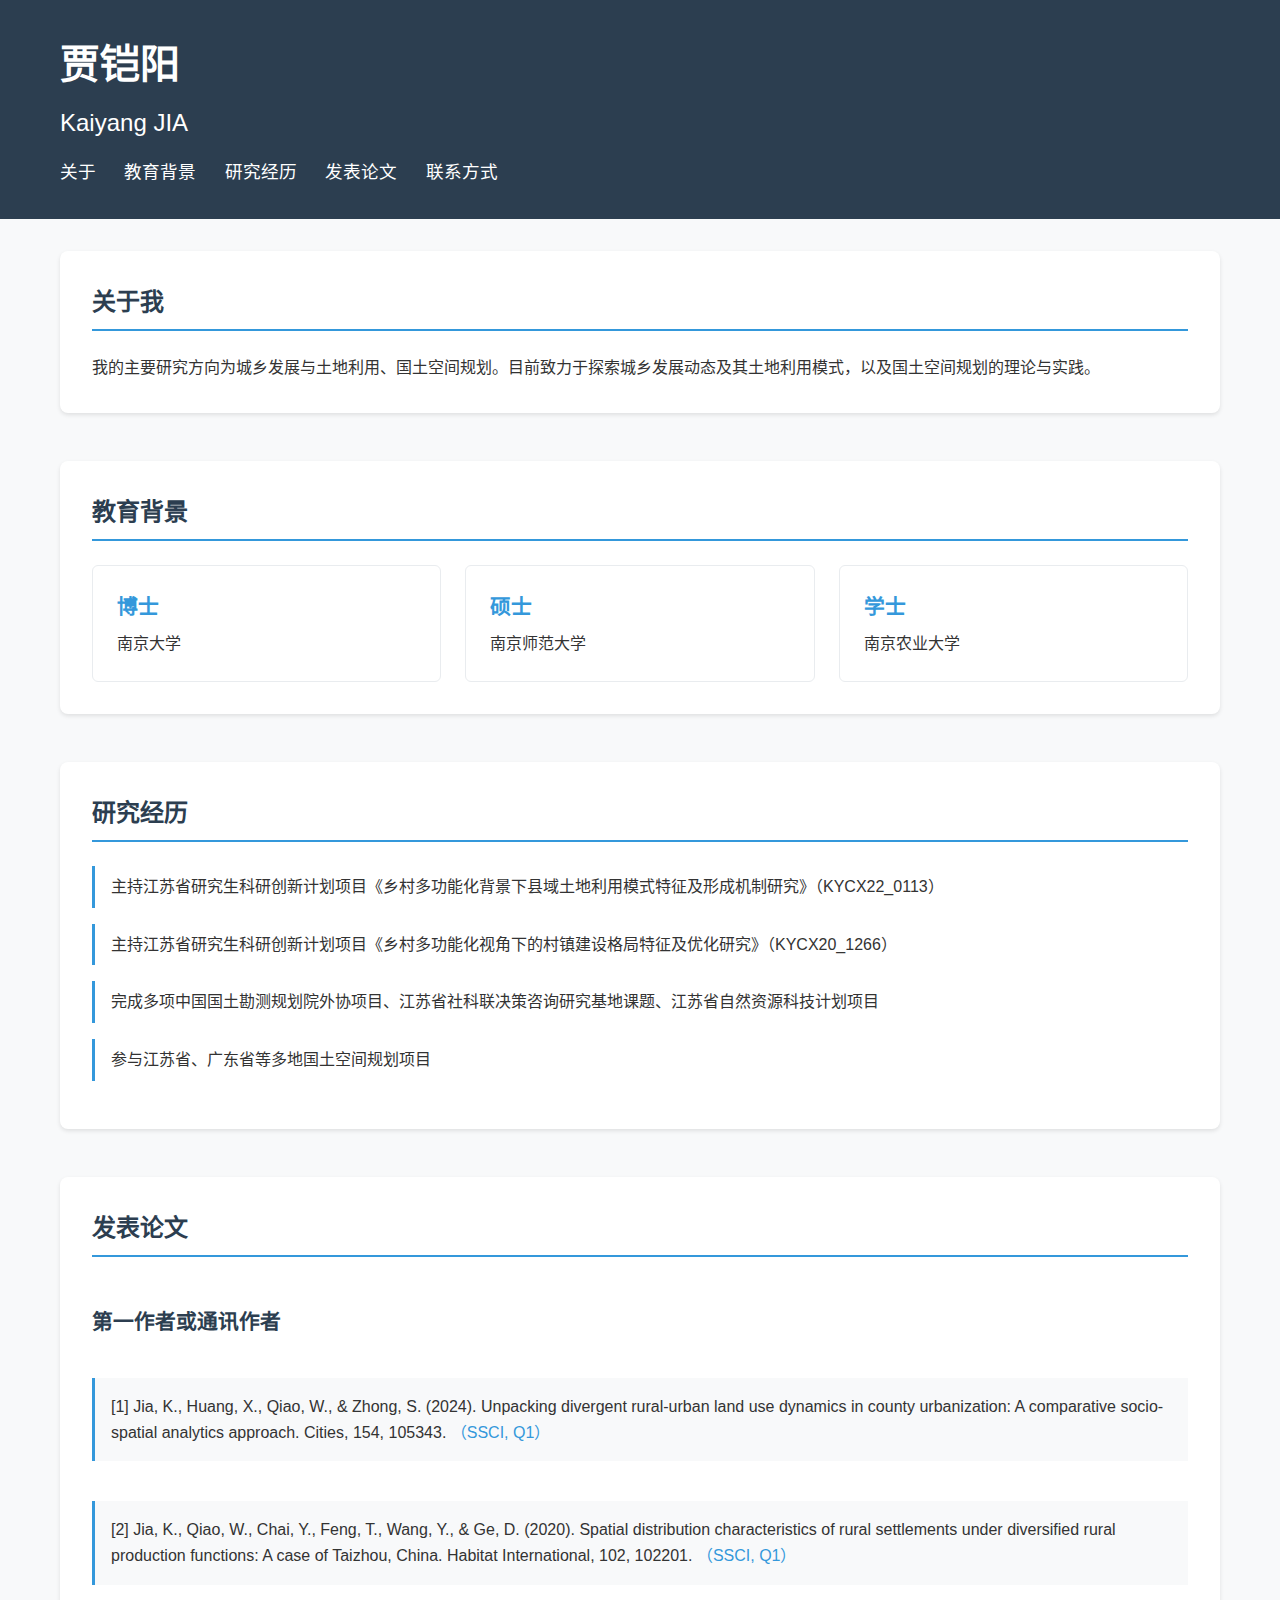
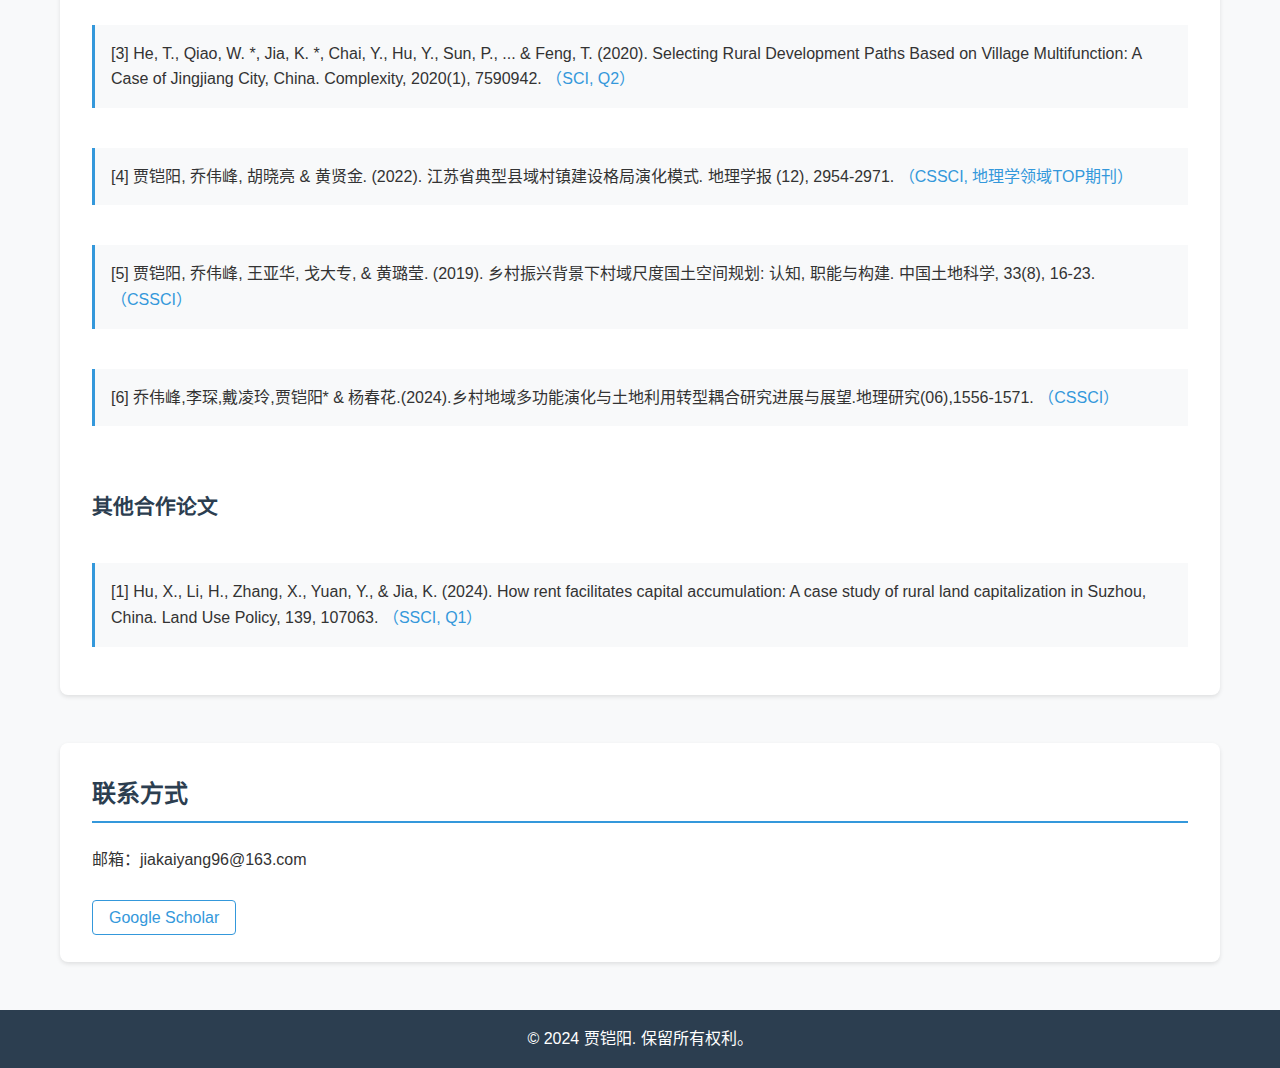
==== index.html @ a414cfce "修改" ====
<!DOCTYPE html>
<html lang="zh-CN">
<head>
    <meta charset="UTF-8">
    <meta name="viewport" content="width=device-width, initial-scale=1.0">
    <title>贾铠阳 - 个人学术主页</title>
    <link rel="stylesheet" href="styles.css">
</head>
<body>
    <header>
        <div class="container">
            <h1>贾铠阳</h1>
            <h2>Kaiyang JIA</h2>
            <nav>
                <a href="#about">关于</a>
                <a href="#education">教育背景</a>
                <a href="#research">研究经历</a>
                <a href="#publications">发表论文</a>
                <a href="#contact">联系方式</a>
            </nav>
        </div>
    </header>

    <main class="container">
        <section id="about">
            <h2>关于我</h2>
            <div class="profile-container">
                <div class="profile-text">
                    <p>我的主要研究方向为城乡发展与土地利用、国土空间规划。目前致力于探索城乡发展动态及其土地利用模式，以及国土空间规划的理论与实践。</p>
                </div>
            </div>
        </section>

        <section id="education">
            <h2>教育背景</h2>
            <div class="education-list">
                <div class="education-item">
                    <h3>博士</h3>
                    <p>南京大学</p>
                </div>
                <div class="education-item">
                    <h3>硕士</h3>
                    <p>南京师范大学</p>
                </div>
                <div class="education-item">
                    <h3>学士</h3>
                    <p>南京农业大学</p>
                </div>
            </div>
        </section>

        <section id="research">
            <h2>研究经历</h2>
            <div class="research-experience">
                <ul>
                    <li>主持江苏省研究生科研创新计划项目《乡村多功能化背景下县域土地利用模式特征及形成机制研究》（KYCX22_0113）</li>
                    <li>主持江苏省研究生科研创新计划项目《乡村多功能化视角下的村镇建设格局特征及优化研究》（KYCX20_1266）</li>
                    <li>完成多项中国国土勘测规划院外协项目、江苏省社科联决策咨询研究基地课题、江苏省自然资源科技计划项目</li>
                    <li>参与江苏省、广东省等多地国土空间规划项目</li>
                </ul>
            </div>
        </section>

        <section id="publications">
            <h2>发表论文</h2>
            <div class="publications-list">
                <h3>第一作者或通讯作者</h3>
                <div class="publication-item">
                    <p>[1] Jia, K., Huang, X., Qiao, W., & Zhong, S. (2024). Unpacking divergent rural-urban land use dynamics in county urbanization: A comparative socio-spatial analytics approach. Cities, 154, 105343. <span class="journal-info">（SSCI, Q1）</span></p>
                </div>
                <div class="publication-item">
                    <p>[2] Jia, K., Qiao, W., Chai, Y., Feng, T., Wang, Y., & Ge, D. (2020). Spatial distribution characteristics of rural settlements under diversified rural production functions: A case of Taizhou, China. Habitat International, 102, 102201. <span class="journal-info">（SSCI, Q1）</span></p>
                </div>
                <div class="publication-item">
                    <p>[3] He, T., Qiao, W. *, Jia, K. *, Chai, Y., Hu, Y., Sun, P., ... & Feng, T. (2020). Selecting Rural Development Paths Based on Village Multifunction: A Case of Jingjiang City, China. Complexity, 2020(1), 7590942. <span class="journal-info">（SCI, Q2）</span></p>
                </div>
                <div class="publication-item">
                    <p>[4] 贾铠阳, 乔伟峰, 胡晓亮 & 黄贤金. (2022). 江苏省典型县域村镇建设格局演化模式. 地理学报 (12), 2954-2971. <span class="journal-info">（CSSCI, 地理学领域TOP期刊）</span></p>
                </div>
                <div class="publication-item">
                    <p>[5] 贾铠阳, 乔伟峰, 王亚华, 戈大专, & 黄璐莹. (2019). 乡村振兴背景下村域尺度国土空间规划: 认知, 职能与构建. 中国土地科学, 33(8), 16-23. <span class="journal-info">（CSSCI）</span></p>
                </div>
                <div class="publication-item">
                    <p>[6] 乔伟峰,李琛,戴凌玲,贾铠阳* & 杨春花.(2024).乡村地域多功能演化与土地利用转型耦合研究进展与展望.地理研究(06),1556-1571. <span class="journal-info">（CSSCI）</span></p>
                </div>

                <h3>其他合作论文</h3>
                <div class="publication-item">
                    <p>[1] Hu, X., Li, H., Zhang, X., Yuan, Y., & Jia, K. (2024). How rent facilitates capital accumulation: A case study of rural land capitalization in Suzhou, China. Land Use Policy, 139, 107063. <span class="journal-info">（SSCI, Q1）</span></p>
                </div>
                <!-- 其他合作论文可以根据需要展示 -->
            </div>
        </section>

        <section id="contact">
            <h2>联系方式</h2>
            <div class="contact-info">
                <p>邮箱：jiakaiyang96@163.com</p>
                <div class="social-links">
                    <a href="https://scholar.google.com/citations?user=YOUR_ID" target="_blank">Google Scholar</a>
                </div>
            </div>
        </section>
    </main>

    <footer>
        <div class="container">
            <p>© 2024 贾铠阳. 保留所有权利。</p>
        </div>
    </footer>
</body>
</html>
---- styles.css ----
:root {
    --primary-color: #2c3e50;
    --secondary-color: #3498db;
    --background-color: #f8f9fa;
    --text-color: #333;
    --border-color: #e9ecef;
}

* {
    margin: 0;
    padding: 0;
    box-sizing: border-box;
}

body {
    font-family: "Noto Sans SC", -apple-system, BlinkMacSystemFont, "Segoe UI", Roboto, sans-serif;
    line-height: 1.6;
    color: var(--text-color);
    background-color: var(--background-color);
}

.container {
    max-width: 1200px;
    margin: 0 auto;
    padding: 0 20px;
}

header {
    background-color: var(--primary-color);
    color: white;
    padding: 2rem 0;
    margin-bottom: 2rem;
}

header h1 {
    font-size: 2.5rem;
    margin-bottom: 0.5rem;
}

header h2 {
    font-size: 1.5rem;
    font-weight: normal;
    margin-bottom: 1rem;
}

nav {
    margin-top: 1rem;
}

nav a {
    color: white;
    text-decoration: none;
    margin-right: 1.5rem;
    font-size: 1.1rem;
    transition: color 0.3s;
}

nav a:hover {
    color: var(--secondary-color);
}

section {
    margin-bottom: 3rem;
    background: white;
    padding: 2rem;
    border-radius: 8px;
    box-shadow: 0 2px 4px rgba(0,0,0,0.1);
}

section h2 {
    color: var(--primary-color);
    margin-bottom: 1.5rem;
    border-bottom: 2px solid var(--secondary-color);
    padding-bottom: 0.5rem;
}

section h3 {
    color: var(--primary-color);
    margin: 1.5rem 0 1rem;
    font-size: 1.3rem;
}

.profile-container {
    display: flex;
    gap: 2rem;
    align-items: start;
}

.profile-text {
    flex: 1;
}

.education-list {
    display: grid;
    gap: 1.5rem;
    grid-template-columns: repeat(auto-fit, minmax(250px, 1fr));
}

.education-item {
    padding: 1.5rem;
    border: 1px solid var(--border-color);
    border-radius: 6px;
    transition: transform 0.2s, box-shadow 0.2s;
}

.education-item:hover {
    transform: translateY(-2px);
    box-shadow: 0 4px 8px rgba(0,0,0,0.1);
}

.education-item h3 {
    margin: 0 0 0.5rem 0;
    color: var(--secondary-color);
}

.research-experience ul {
    list-style-type: none;
    padding-left: 0;
}

.research-experience li {
    margin-bottom: 1rem;
    padding-left: 1.5rem;
    position: relative;
    border-left: 3px solid var(--secondary-color);
    padding: 0.5rem 0 0.5rem 1rem;
}

.publications-list {
    display: grid;
    gap: 1.5rem;
}

.publication-item {
    padding: 1rem;
    border-left: 3px solid var(--secondary-color);
    background-color: var(--background-color);
    margin-bottom: 1rem;
    transition: transform 0.2s;
}

.publication-item:hover {
    transform: translateX(5px);
}

.journal-info {
    color: var(--secondary-color);
    font-weight: 500;
}

.contact-info {
    display: grid;
    gap: 1rem;
}

.social-links {
    margin-top: 1rem;
}

.social-links a {
    color: var(--secondary-color);
    text-decoration: none;
    margin-right: 1rem;
    padding: 0.5rem 1rem;
    border: 1px solid var(--secondary-color);
    border-radius: 4px;
    transition: all 0.3s;
}

.social-links a:hover {
    background-color: var(--secondary-color);
    color: white;
    text-decoration: none;
}

footer {
    background-color: var(--primary-color);
    color: white;
    padding: 1rem 0;
    text-align: center;
    margin-top: 3rem;
}

@media (max-width: 768px) {
    header h1 {
        font-size: 2rem;
    }

    header h2 {
        font-size: 1.2rem;
    }

    nav a {
        display: block;
        margin-bottom: 0.5rem;
    }

    .profile-container {
        flex-direction: column;
    }

    .education-list {
        grid-template-columns: 1fr;
    }
}
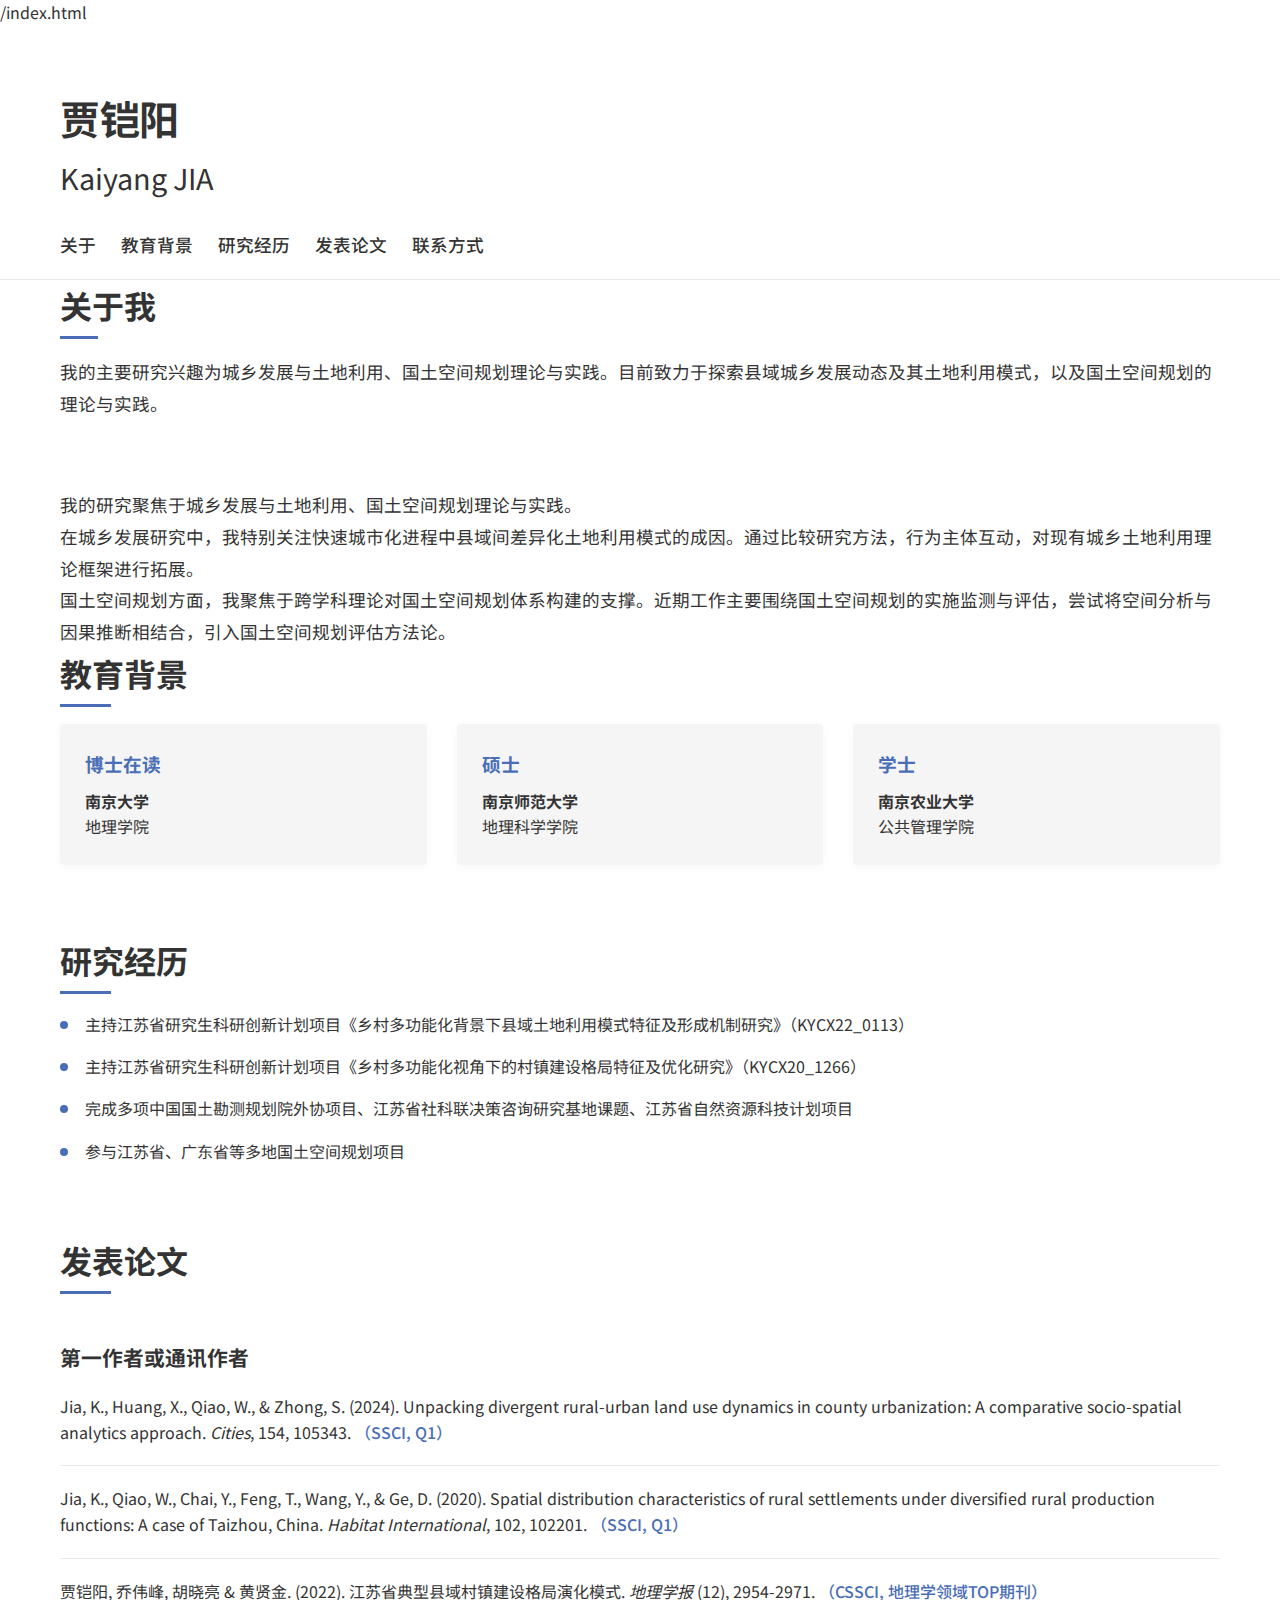
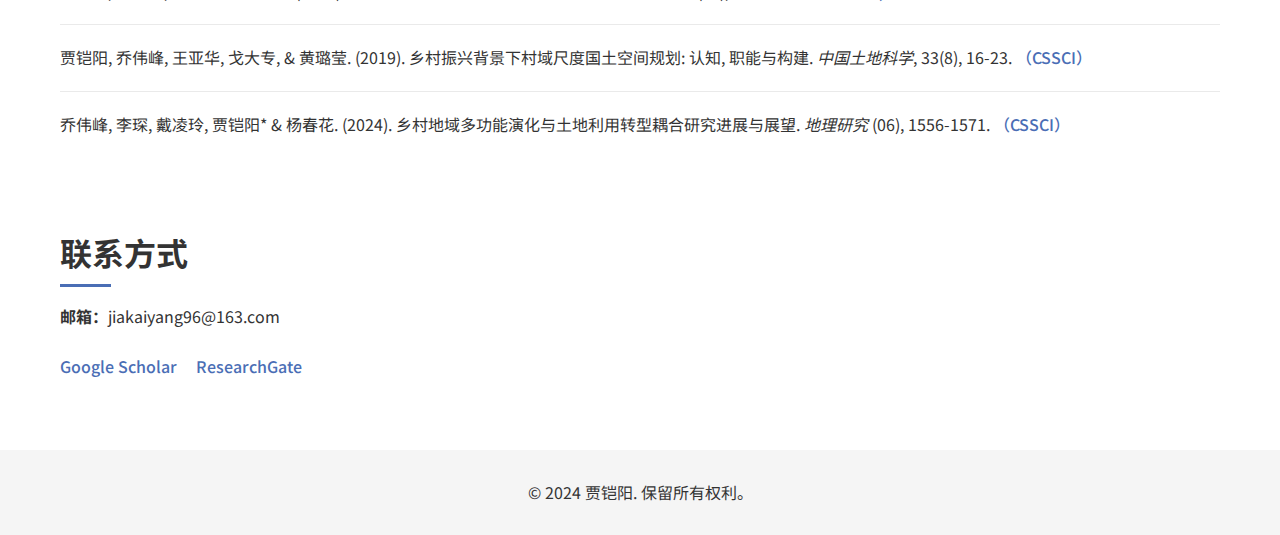
==== commit ce71e634: "修改" ====
--- a/index.html
+++ b/index.html
@@ -1,3 +1,4 @@
+/index.html
 <!DOCTYPE html>
 <html lang="zh-CN">
 <head>
@@ -5,6 +6,11 @@
     <meta name="viewport" content="width=device-width, initial-scale=1.0">
     <title>贾铠阳 - 个人学术主页</title>
     <link rel="stylesheet" href="styles.css">
+    <link rel="preconnect" href="https://fonts.googleapis.com">
+    <link rel="preconnect" href="https://fonts.gstatic.com" crossorigin>
+    <link href="https://fonts.googleapis.com/css2?family=Noto+Sans+SC:wght@300;400;500;700&display=swap" rel="stylesheet">
+    <link rel="icon" type="image/x-icon" href="favicon.ico">
+    <meta name="description" content="贾铠阳的个人学术主页 - 城乡发展与土地利用、国土空间规划研究">
 </head>
 <body>
     <header>
@@ -26,25 +32,34 @@
             <h2>关于我</h2>
             <div class="profile-container">
                 <div class="profile-text">
-                    <p>我的主要研究方向为城乡发展与土地利用、国土空间规划。目前致力于探索城乡发展动态及其土地利用模式，以及国土空间规划的理论与实践。</p>
+                    <p>我的主要研究兴趣为城乡发展与土地利用、国土空间规划理论与实践。目前致力于探索县域城乡发展动态及其土地利用模式，以及国土空间规划的理论与实践。</p>
                 </div>
             </div>
         </section>
-
+        <div class="profile-text">
+            <p>我的研究聚焦于城乡发展与土地利用、国土空间规划理论与实践。</p>
+            
+            <p>在城乡发展研究中，我特别关注快速城市化进程中县域间差异化土地利用模式的成因。通过比较研究方法，行为主体互动，对现有城乡土地利用理论框架进行拓展。</p>
+            
+            <p>国土空间规划方面，我聚焦于跨学科理论对国土空间规划体系构建的支撑。近期工作主要围绕国土空间规划的实施监测与评估，尝试将空间分析与因果推断相结合，引入国土空间规划评估方法论。</p>
+        </div>
         <section id="education">
             <h2>教育背景</h2>
             <div class="education-list">
                 <div class="education-item">
-                    <h3>博士</h3>
-                    <p>南京大学</p>
+                    <h3>博士在读</h3>
+                    <p><strong>南京大学</strong></p>
+                    <p>地理学院</p>
                 </div>
                 <div class="education-item">
                     <h3>硕士</h3>
-                    <p>南京师范大学</p>
+                    <p><strong>南京师范大学</strong></p>
+                    <p>地理科学学院</p>
                 </div>
                 <div class="education-item">
                     <h3>学士</h3>
-                    <p>南京农业大学</p>
+                    <p><strong>南京农业大学</strong></p>
+                    <p>公共管理学院</p>
                 </div>
             </div>
         </section>
@@ -66,38 +81,31 @@
             <div class="publications-list">
                 <h3>第一作者或通讯作者</h3>
                 <div class="publication-item">
-                    <p>[1] Jia, K., Huang, X., Qiao, W., & Zhong, S. (2024). Unpacking divergent rural-urban land use dynamics in county urbanization: A comparative socio-spatial analytics approach. Cities, 154, 105343. <span class="journal-info">（SSCI, Q1）</span></p>
+                    <p>Jia, K., Huang, X., Qiao, W., & Zhong, S. (2024). Unpacking divergent rural-urban land use dynamics in county urbanization: A comparative socio-spatial analytics approach. <em>Cities</em>, 154, 105343. <span class="journal-info">（SSCI, Q1）</span></p>
                 </div>
                 <div class="publication-item">
-                    <p>[2] Jia, K., Qiao, W., Chai, Y., Feng, T., Wang, Y., & Ge, D. (2020). Spatial distribution characteristics of rural settlements under diversified rural production functions: A case of Taizhou, China. Habitat International, 102, 102201. <span class="journal-info">（SSCI, Q1）</span></p>
+                    <p>Jia, K., Qiao, W., Chai, Y., Feng, T., Wang, Y., & Ge, D. (2020). Spatial distribution characteristics of rural settlements under diversified rural production functions: A case of Taizhou, China. <em>Habitat International</em>, 102, 102201. <span class="journal-info">（SSCI, Q1）</span></p>
                 </div>
                 <div class="publication-item">
-                    <p>[3] He, T., Qiao, W. *, Jia, K. *, Chai, Y., Hu, Y., Sun, P., ... & Feng, T. (2020). Selecting Rural Development Paths Based on Village Multifunction: A Case of Jingjiang City, China. Complexity, 2020(1), 7590942. <span class="journal-info">（SCI, Q2）</span></p>
+                    <p>贾铠阳, 乔伟峰, 胡晓亮 & 黄贤金. (2022). 江苏省典型县域村镇建设格局演化模式. <em>地理学报</em> (12), 2954-2971. <span class="journal-info">（CSSCI, 地理学领域TOP期刊）</span></p>
                 </div>
                 <div class="publication-item">
-                    <p>[4] 贾铠阳, 乔伟峰, 胡晓亮 & 黄贤金. (2022). 江苏省典型县域村镇建设格局演化模式. 地理学报 (12), 2954-2971. <span class="journal-info">（CSSCI, 地理学领域TOP期刊）</span></p>
+                    <p>贾铠阳, 乔伟峰, 王亚华, 戈大专, & 黄璐莹. (2019). 乡村振兴背景下村域尺度国土空间规划: 认知, 职能与构建. <em>中国土地科学</em>, 33(8), 16-23. <span class="journal-info">（CSSCI）</span></p>
                 </div>
                 <div class="publication-item">
-                    <p>[5] 贾铠阳, 乔伟峰, 王亚华, 戈大专, & 黄璐莹. (2019). 乡村振兴背景下村域尺度国土空间规划: 认知, 职能与构建. 中国土地科学, 33(8), 16-23. <span class="journal-info">（CSSCI）</span></p>
-                </div>
-                <div class="publication-item">
-                    <p>[6] 乔伟峰,李琛,戴凌玲,贾铠阳* & 杨春花.(2024).乡村地域多功能演化与土地利用转型耦合研究进展与展望.地理研究(06),1556-1571. <span class="journal-info">（CSSCI）</span></p>
+                    <p>乔伟峰, 李琛, 戴凌玲, 贾铠阳* & 杨春花. (2024). 乡村地域多功能演化与土地利用转型耦合研究进展与展望. <em>地理研究</em> (06), 1556-1571. <span class="journal-info">（CSSCI）</span></p>
                 </div>
 
-                <h3>其他合作论文</h3>
-                <div class="publication-item">
-                    <p>[1] Hu, X., Li, H., Zhang, X., Yuan, Y., & Jia, K. (2024). How rent facilitates capital accumulation: A case study of rural land capitalization in Suzhou, China. Land Use Policy, 139, 107063. <span class="journal-info">（SSCI, Q1）</span></p>
-                </div>
-                <!-- 其他合作论文可以根据需要展示 -->
             </div>
         </section>
 
         <section id="contact">
             <h2>联系方式</h2>
             <div class="contact-info">
-                <p>邮箱：jiakaiyang96@163.com</p>
+                <p><strong>邮箱：</strong>jiakaiyang96@163.com</p>
                 <div class="social-links">
                     <a href="https://scholar.google.com/citations?user=YOUR_ID" target="_blank">Google Scholar</a>
+                    <a href="https://www.researchgate.net/profile/YOUR_ID" target="_blank">ResearchGate</a>
                 </div>
             </div>
         </section>
@@ -109,4 +117,4 @@
         </div>
     </footer>
 </body>
-</html> +</html>--- a/styles.css
+++ b/styles.css
@@ -1,205 +1,250 @@
 :root {
-    --primary-color: #2c3e50;
-    --secondary-color: #3498db;
-    --background-color: #f8f9fa;
-    --text-color: #333;
-    --border-color: #e9ecef;
+  --primary-color: #1a1a1a;
+  --secondary-color: #333;
+  --accent-color: #4a6eb5;
+  --background-color: #fff;
+  --light-gray: #f5f5f5;
+  --text-color: #333;
+  --border-radius: 4px;
+  --transition: all 0.3s ease;
+  --font-main: 'Noto Sans SC', 'Source Han Sans SC', -apple-system, BlinkMacSystemFont, sans-serif;
 }
 
 * {
-    margin: 0;
-    padding: 0;
-    box-sizing: border-box;
+  margin: 0;
+  padding: 0;
+  box-sizing: border-box;
+}
+
+html {
+  scroll-behavior: smooth;
 }
 
 body {
-    font-family: "Noto Sans SC", -apple-system, BlinkMacSystemFont, "Segoe UI", Roboto, sans-serif;
-    line-height: 1.6;
-    color: var(--text-color);
-    background-color: var(--background-color);
+  font-family: var(--font-main);
+  line-height: 1.6;
+  color: var(--text-color);
+  background-color: var(--background-color);
 }
 
 .container {
-    max-width: 1200px;
-    margin: 0 auto;
-    padding: 0 20px;
-}
-
+  max-width: 1200px;
+  margin: 0 auto;
+  padding: 0 20px;
+}
+
+/* 页头样式 */
 header {
-    background-color: var(--primary-color);
-    color: white;
-    padding: 2rem 0;
-    margin-bottom: 2rem;
+  background-color: var(--background-color);
+  padding: 60px 0 20px;
+  border-bottom: 1px solid #eaeaea;
 }
 
 header h1 {
-    font-size: 2.5rem;
-    margin-bottom: 0.5rem;
+  font-size: 2.5rem;
+  font-weight: 700;
+  margin-bottom: 5px;
+  letter-spacing: -0.5px;
 }
 
 header h2 {
-    font-size: 1.5rem;
-    font-weight: normal;
-    margin-bottom: 1rem;
+  font-size: 1.8rem;
+  font-weight: 400;
+  color: var(--secondary-color);
+  margin-bottom: 25px;
 }
 
 nav {
-    margin-top: 1rem;
+  display: flex;
+  gap: 25px;
+  margin-top: 30px;
+  flex-wrap: wrap;
 }
 
 nav a {
-    color: white;
-    text-decoration: none;
-    margin-right: 1.5rem;
-    font-size: 1.1rem;
-    transition: color 0.3s;
+  color: var(--secondary-color);
+  text-decoration: none;
+  font-size: 1.1rem;
+  font-weight: 500;
+  position: relative;
+  transition: var(--transition);
+}
+
+nav a:after {
+  content: '';
+  position: absolute;
+  width: 0;
+  height: 2px;
+  bottom: -4px;
+  left: 0;
+  background-color: var(--accent-color);
+  transition: var(--transition);
 }
 
 nav a:hover {
-    color: var(--secondary-color);
+  color: var(--accent-color);
+}
+
+nav a:hover:after {
+  width: 100%;
+}
+
+/* 主内容样式 */
+main {
+  padding: 60px 0;
 }
 
 section {
-    margin-bottom: 3rem;
-    background: white;
-    padding: 2rem;
-    border-radius: 8px;
-    box-shadow: 0 2px 4px rgba(0,0,0,0.1);
+  margin-bottom: 70px;
 }
 
 section h2 {
-    color: var(--primary-color);
-    margin-bottom: 1.5rem;
-    border-bottom: 2px solid var(--secondary-color);
-    padding-bottom: 0.5rem;
-}
-
-section h3 {
-    color: var(--primary-color);
-    margin: 1.5rem 0 1rem;
-    font-size: 1.3rem;
-}
-
+  font-size: 2rem;
+  margin-bottom: 25px;
+  position: relative;
+  display: inline-block;
+}
+
+section h2:after {
+  content: '';
+  position: absolute;
+  width: 40%;
+  height: 3px;
+  background-color: var(--accent-color);
+  bottom: -8px;
+  left: 0;
+}
+
+/* 关于我部分 */
 .profile-container {
-    display: flex;
-    gap: 2rem;
-    align-items: start;
+  display: flex;
+  gap: 40px;
+  align-items: flex-start;
 }
 
 .profile-text {
-    flex: 1;
-}
-
+  flex: 1;
+  line-height: 1.8;
+  font-size: 1.1rem;
+}
+
+/* 教育背景部分 */
 .education-list {
-    display: grid;
-    gap: 1.5rem;
-    grid-template-columns: repeat(auto-fit, minmax(250px, 1fr));
+  display: grid;
+  grid-template-columns: repeat(auto-fill, minmax(300px, 1fr));
+  gap: 30px;
 }
 
 .education-item {
-    padding: 1.5rem;
-    border: 1px solid var(--border-color);
-    border-radius: 6px;
-    transition: transform 0.2s, box-shadow 0.2s;
+  background-color: var(--light-gray);
+  padding: 25px;
+  border-radius: var(--border-radius);
+  box-shadow: 0 2px 10px rgba(0, 0, 0, 0.03);
+  transition: var(--transition);
 }
 
 .education-item:hover {
-    transform: translateY(-2px);
-    box-shadow: 0 4px 8px rgba(0,0,0,0.1);
+  transform: translateY(-5px);
+  box-shadow: 0 5px 15px rgba(0, 0, 0, 0.08);
 }
 
 .education-item h3 {
-    margin: 0 0 0.5rem 0;
-    color: var(--secondary-color);
-}
-
+  margin-bottom: 10px;
+  color: var(--accent-color);
+}
+
+/* 研究经历部分 */
 .research-experience ul {
-    list-style-type: none;
-    padding-left: 0;
+  list-style-type: none;
 }
 
 .research-experience li {
-    margin-bottom: 1rem;
-    padding-left: 1.5rem;
-    position: relative;
-    border-left: 3px solid var(--secondary-color);
-    padding: 0.5rem 0 0.5rem 1rem;
-}
-
-.publications-list {
-    display: grid;
-    gap: 1.5rem;
+  position: relative;
+  padding-left: 25px;
+  margin-bottom: 15px;
+  line-height: 1.7;
+}
+
+.research-experience li:before {
+  content: '';
+  position: absolute;
+  left: 0;
+  top: 10px;
+  width: 8px;
+  height: 8px;
+  background-color: var(--accent-color);
+  border-radius: 50%;
+}
+
+/* 发表论文部分 */
+.publications-list h3 {
+  font-size: 1.3rem;
+  margin: 30px 0 20px;
+  color: var(--secondary-color);
 }
 
 .publication-item {
-    padding: 1rem;
-    border-left: 3px solid var(--secondary-color);
-    background-color: var(--background-color);
-    margin-bottom: 1rem;
-    transition: transform 0.2s;
-}
-
-.publication-item:hover {
-    transform: translateX(5px);
+  margin-bottom: 20px;
+  padding-bottom: 20px;
+  border-bottom: 1px solid #eaeaea;
+}
+
+.publication-item:last-child {
+  border-bottom: none;
 }
 
 .journal-info {
-    color: var(--secondary-color);
-    font-weight: 500;
-}
-
+  color: var(--accent-color);
+  font-weight: 500;
+}
+
+/* 联系方式部分 */
 .contact-info {
-    display: grid;
-    gap: 1rem;
+  display: flex;
+  flex-direction: column;
+  gap: 15px;
 }
 
 .social-links {
-    margin-top: 1rem;
+  margin-top: 10px;
 }
 
 .social-links a {
-    color: var(--secondary-color);
-    text-decoration: none;
-    margin-right: 1rem;
-    padding: 0.5rem 1rem;
-    border: 1px solid var(--secondary-color);
-    border-radius: 4px;
-    transition: all 0.3s;
-}
-
-.social-links a:hover {
-    background-color: var(--secondary-color);
-    color: white;
-    text-decoration: none;
-}
-
+  display: inline-block;
+  margin-right: 15px;
+  color: var(--accent-color);
+  text-decoration: none;
+  font-weight: 500;
+  transition: var(--transition);
+}
+
+social-links a:hover {
+  color: var(--primary-color);
+}
+
+/* 页脚样式 */
 footer {
-    background-color: var(--primary-color);
-    color: white;
-    padding: 1rem 0;
-    text-align: center;
-    margin-top: 3rem;
-}
-
+  background-color: var(--light-gray);
+  padding: 30px 0;
+  text-align: center;
+  margin-top: 70px;
+}
+
+/* 响应式设计 */
 @media (max-width: 768px) {
-    header h1 {
-        font-size: 2rem;
-    }
-
-    header h2 {
-        font-size: 1.2rem;
-    }
-
-    nav a {
-        display: block;
-        margin-bottom: 0.5rem;
-    }
-
-    .profile-container {
-        flex-direction: column;
-    }
-
-    .education-list {
-        grid-template-columns: 1fr;
-    }
-} +  header {
+    padding: 40px 0 15px;
+  }
+  
+  nav {
+    gap: 15px;
+  }
+  
+  .profile-container {
+    flex-direction: column;
+  }
+  
+  .education-list {
+    grid-template-columns: 1fr;
+  }
+}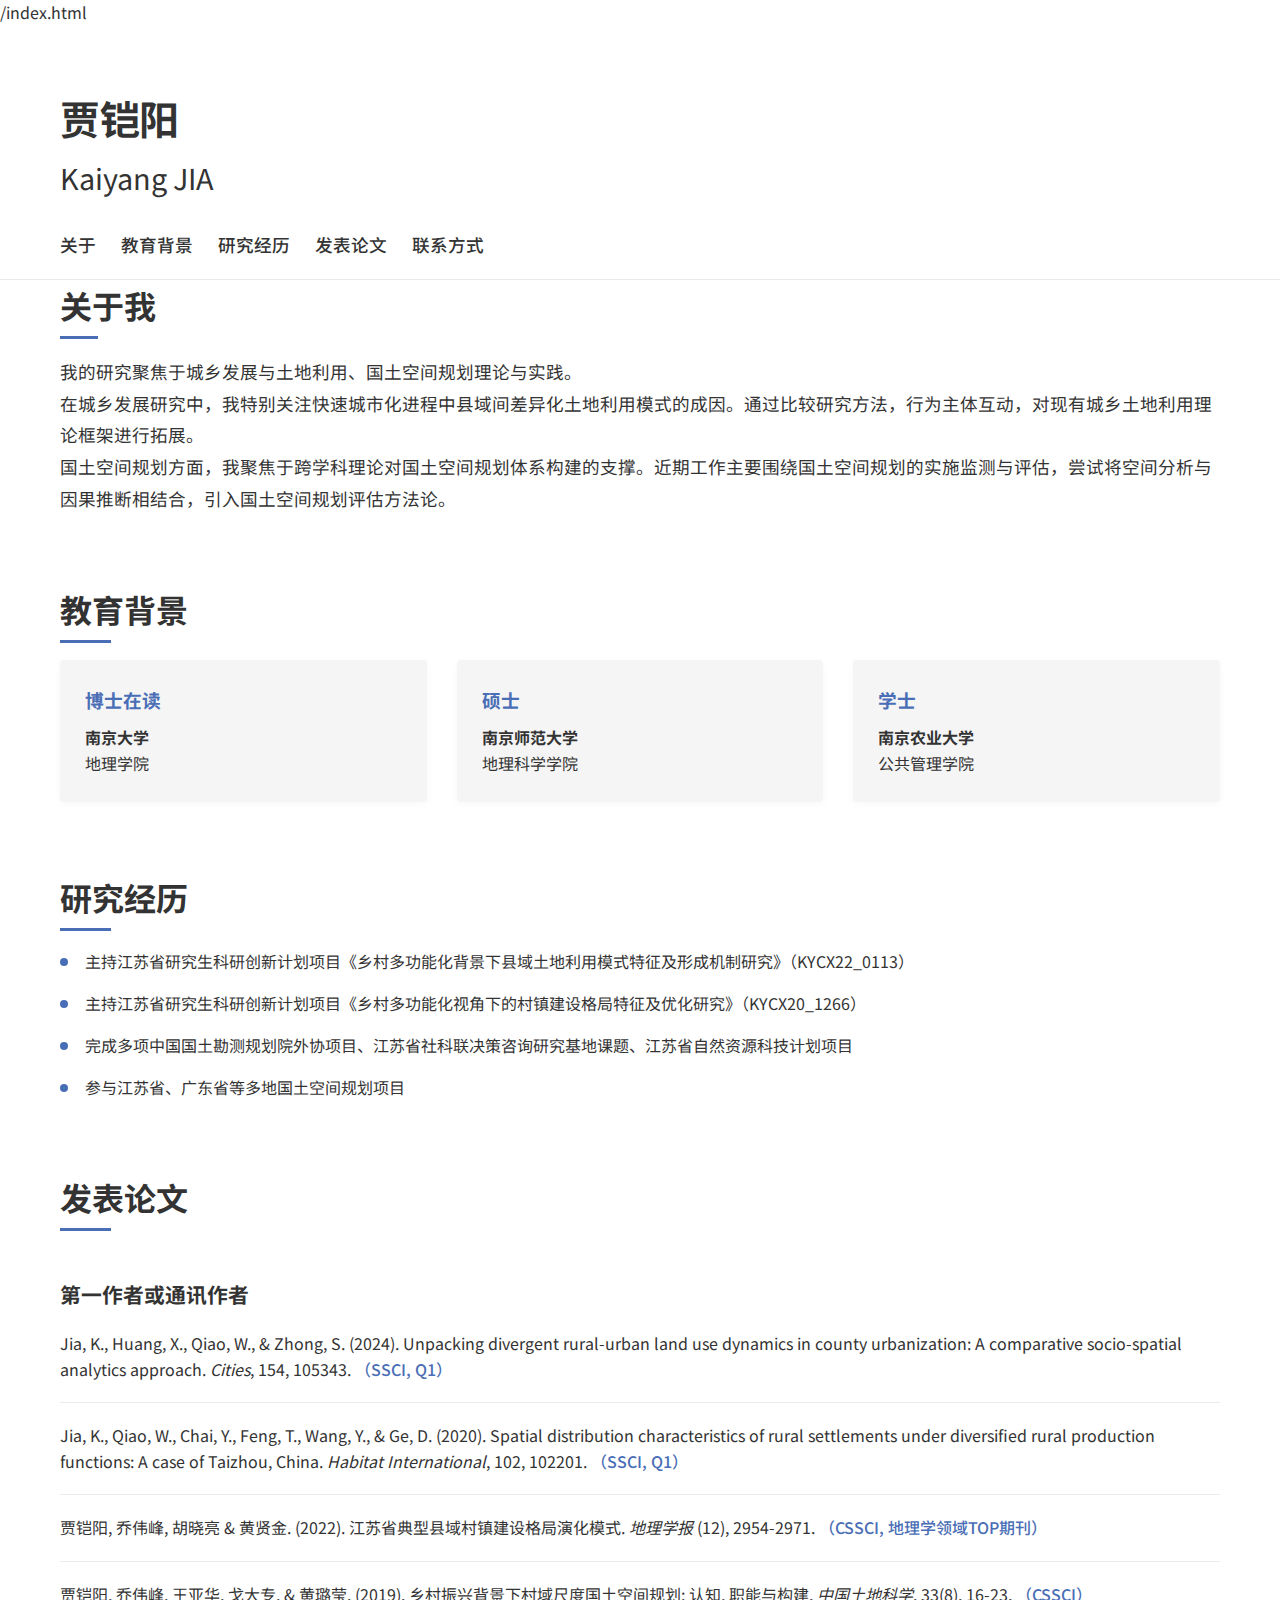
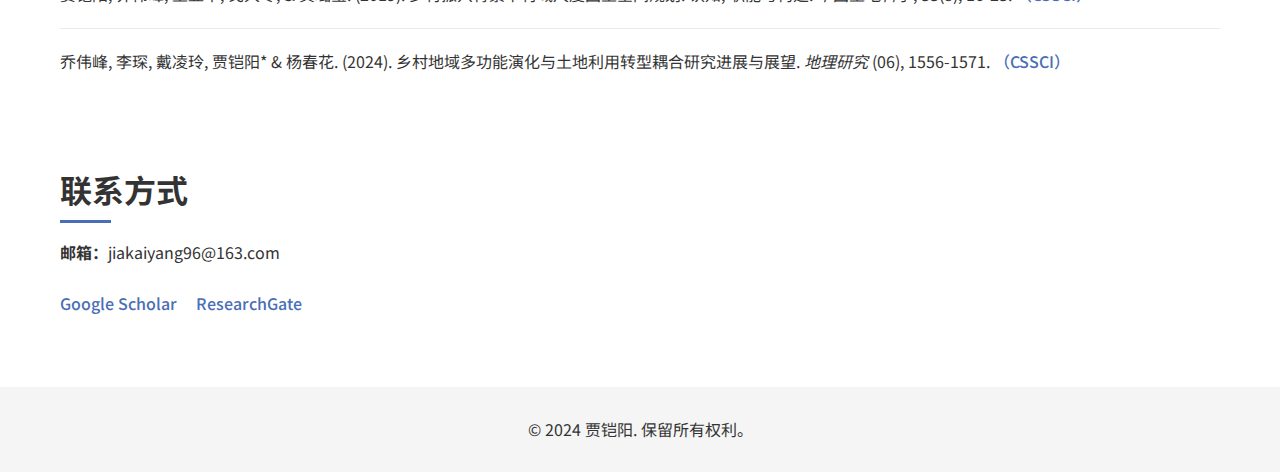
==== commit 3d2bf650: "修改" ====
--- a/index.html
+++ b/index.html
@@ -32,17 +32,15 @@
             <h2>关于我</h2>
             <div class="profile-container">
                 <div class="profile-text">
-                    <p>我的主要研究兴趣为城乡发展与土地利用、国土空间规划理论与实践。目前致力于探索县域城乡发展动态及其土地利用模式，以及国土空间规划的理论与实践。</p>
+                    <p>我的研究聚焦于城乡发展与土地利用、国土空间规划理论与实践。</p>
+                    
+                    <p>在城乡发展研究中，我特别关注快速城市化进程中县域间差异化土地利用模式的成因。通过比较研究方法，行为主体互动，对现有城乡土地利用理论框架进行拓展。</p>
+                    
+                    <p>国土空间规划方面，我聚焦于跨学科理论对国土空间规划体系构建的支撑。近期工作主要围绕国土空间规划的实施监测与评估，尝试将空间分析与因果推断相结合，引入国土空间规划评估方法论。</p>
                 </div>
             </div>
         </section>
-        <div class="profile-text">
-            <p>我的研究聚焦于城乡发展与土地利用、国土空间规划理论与实践。</p>
-            
-            <p>在城乡发展研究中，我特别关注快速城市化进程中县域间差异化土地利用模式的成因。通过比较研究方法，行为主体互动，对现有城乡土地利用理论框架进行拓展。</p>
-            
-            <p>国土空间规划方面，我聚焦于跨学科理论对国土空间规划体系构建的支撑。近期工作主要围绕国土空间规划的实施监测与评估，尝试将空间分析与因果推断相结合，引入国土空间规划评估方法论。</p>
-        </div>
+
         <section id="education">
             <h2>教育背景</h2>
             <div class="education-list">
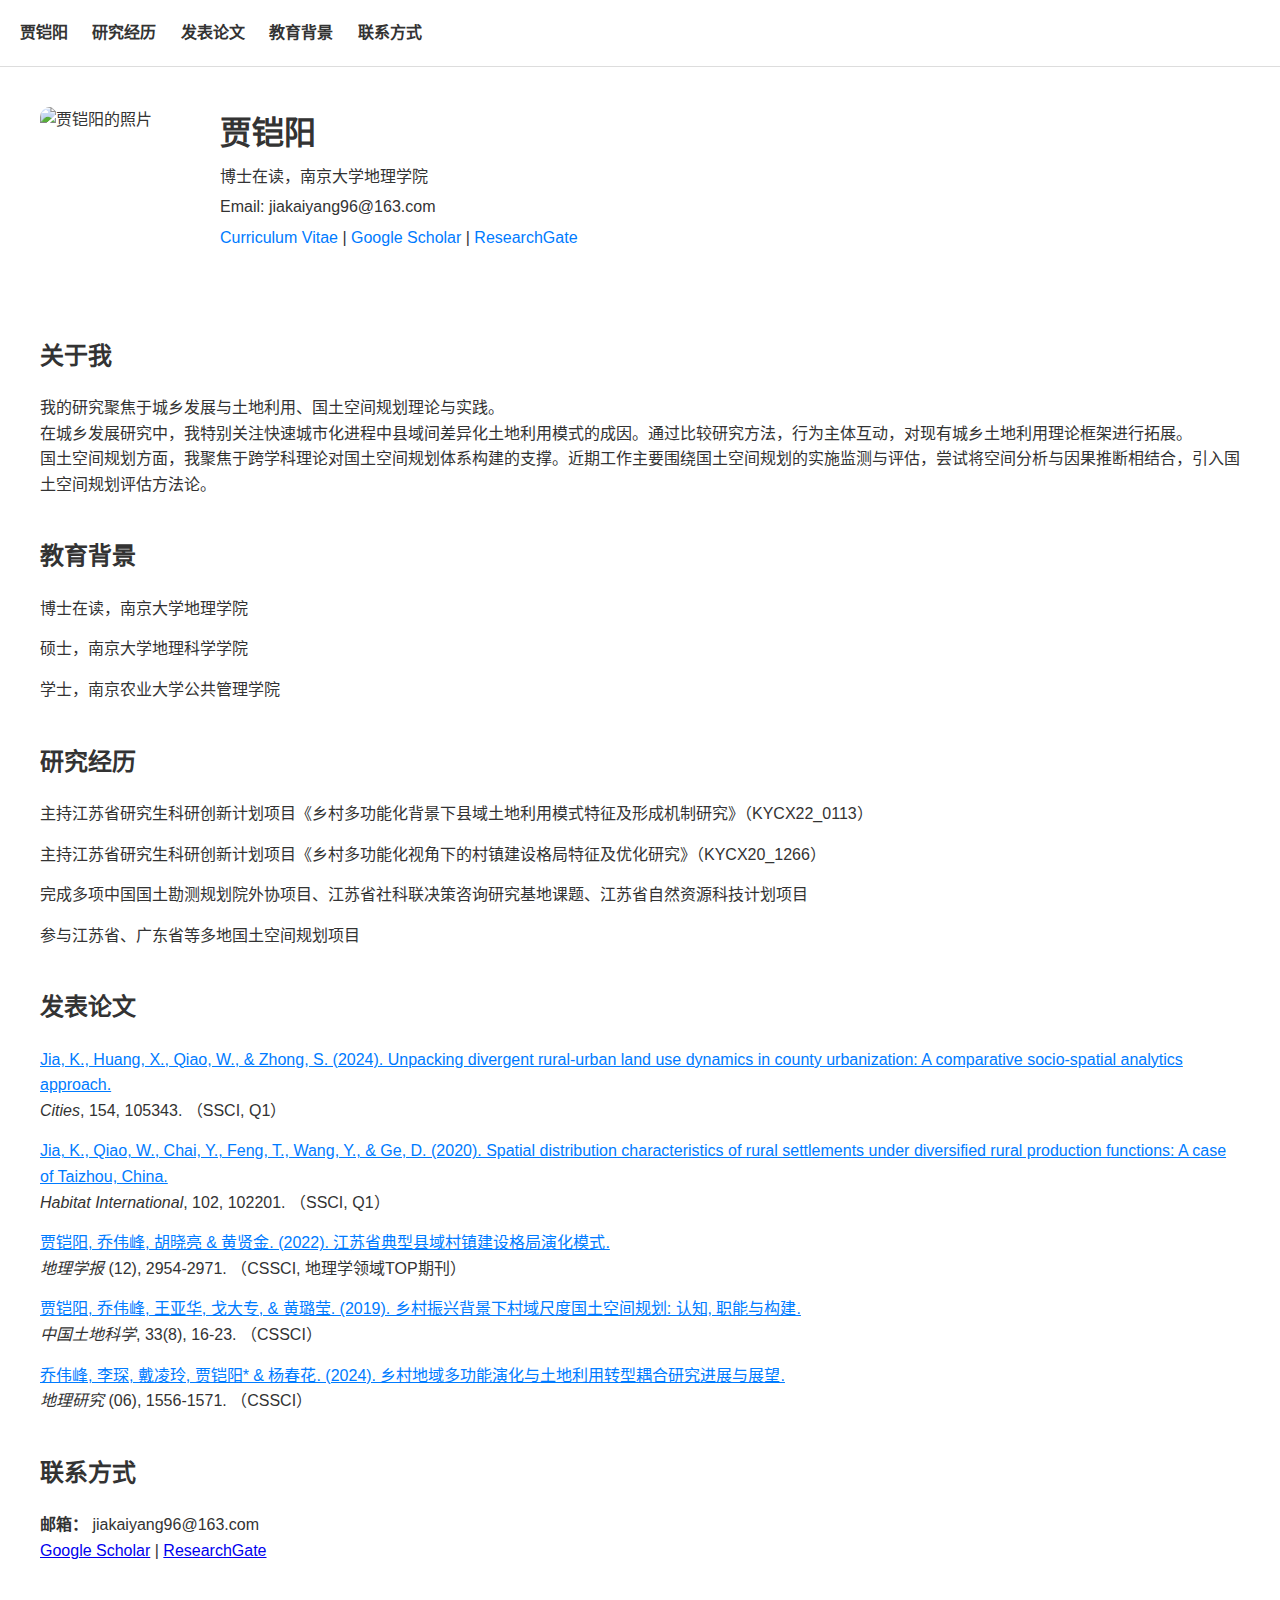
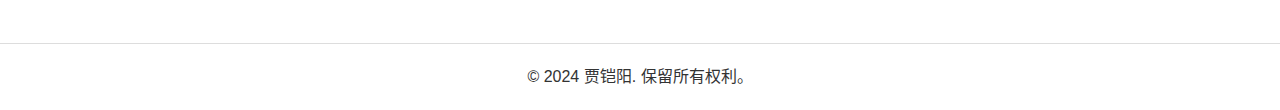
==== commit 005a8de7: "your changes" ====
--- a/index.html
+++ b/index.html
@@ -1,4 +1,3 @@
-/index.html
 <!DOCTYPE html>
 <html lang="zh-CN">
 <head>
@@ -6,113 +5,89 @@
     <meta name="viewport" content="width=device-width, initial-scale=1.0">
     <title>贾铠阳 - 个人学术主页</title>
     <link rel="stylesheet" href="styles.css">
-    <link rel="preconnect" href="https://fonts.googleapis.com">
-    <link rel="preconnect" href="https://fonts.gstatic.com" crossorigin>
-    <link href="https://fonts.googleapis.com/css2?family=Noto+Sans+SC:wght@300;400;500;700&display=swap" rel="stylesheet">
     <link rel="icon" type="image/x-icon" href="favicon.ico">
     <meta name="description" content="贾铠阳的个人学术主页 - 城乡发展与土地利用、国土空间规划研究">
 </head>
 <body>
+    <!-- 导航栏 -->
+    <nav>
+        <ul>
+            <li><a href="index.html">贾铠阳</a></li>
+            <li><a href="#research">研究经历</a></li>
+            <li><a href="#publications">发表论文</a>
+            <li><a href="#education">教育背景</a>
+            <li><a href="#contact">联系方式</a>
+        </ul>
+    </nav>
+
+    <!-- 个人信息区域 -->
     <header>
-        <div class="container">
-            <h1>贾铠阳</h1>
-            <h2>Kaiyang JIA</h2>
-            <nav>
-                <a href="#about">关于</a>
-                <a href="#education">教育背景</a>
-                <a href="#research">研究经历</a>
-                <a href="#publications">发表论文</a>
-                <a href="#contact">联系方式</a>
-            </nav>
+        <div class="profile">
+            <img src="your-photo.jpg" alt="贾铠阳的照片">
+            <div class="info">
+                <h1>贾铠阳</h1>
+                <p>博士在读，南京大学地理学院</p>
+                <p>Email: jiakaiyang96@163.com</p>
+                <p>
+                    <a href="your-cv.pdf">Curriculum Vitae</a> | 
+                    <a href="https://scholar.google.com/citations?user=YOUR_ID">Google Scholar</a> | 
+                    <a href="https://www.researchgate.net/profile/YOUR_ID">ResearchGate</a>
+                </p>
+            </div>
         </div>
     </header>
 
-    <main class="container">
+    <!-- 内容区域 -->
+    <main>
         <section id="about">
             <h2>关于我</h2>
-            <div class="profile-container">
-                <div class="profile-text">
-                    <p>我的研究聚焦于城乡发展与土地利用、国土空间规划理论与实践。</p>
-                    
-                    <p>在城乡发展研究中，我特别关注快速城市化进程中县域间差异化土地利用模式的成因。通过比较研究方法，行为主体互动，对现有城乡土地利用理论框架进行拓展。</p>
-                    
-                    <p>国土空间规划方面，我聚焦于跨学科理论对国土空间规划体系构建的支撑。近期工作主要围绕国土空间规划的实施监测与评估，尝试将空间分析与因果推断相结合，引入国土空间规划评估方法论。</p>
-                </div>
-            </div>
+            <p>我的研究聚焦于城乡发展与土地利用、国土空间规划理论与实践。</p>
+            <p>在城乡发展研究中，我特别关注快速城市化进程中县域间差异化土地利用模式的成因。通过比较研究方法，行为主体互动，对现有城乡土地利用理论框架进行拓展。</p>
+            <p>国土空间规划方面，我聚焦于跨学科理论对国土空间规划体系构建的支撑。近期工作主要围绕国土空间规划的实施监测与评估，尝试将空间分析与因果推断相结合，引入国土空间规划评估方法论。</p>
         </section>
 
         <section id="education">
             <h2>教育背景</h2>
-            <div class="education-list">
-                <div class="education-item">
-                    <h3>博士在读</h3>
-                    <p><strong>南京大学</strong></p>
-                    <p>地理学院</p>
-                </div>
-                <div class="education-item">
-                    <h3>硕士</h3>
-                    <p><strong>南京师范大学</strong></p>
-                    <p>地理科学学院</p>
-                </div>
-                <div class="education-item">
-                    <h3>学士</h3>
-                    <p><strong>南京农业大学</strong></p>
-                    <p>公共管理学院</p>
-                </div>
-            </div>
+            <ul>
+                <li>博士在读，南京大学地理学院</li>
+                <li>硕士，南京大学地理科学学院</li>
+                <li>学士，南京农业大学公共管理学院</li>
+            </ul>
         </section>
 
         <section id="research">
             <h2>研究经历</h2>
-            <div class="research-experience">
-                <ul>
-                    <li>主持江苏省研究生科研创新计划项目《乡村多功能化背景下县域土地利用模式特征及形成机制研究》（KYCX22_0113）</li>
-                    <li>主持江苏省研究生科研创新计划项目《乡村多功能化视角下的村镇建设格局特征及优化研究》（KYCX20_1266）</li>
-                    <li>完成多项中国国土勘测规划院外协项目、江苏省社科联决策咨询研究基地课题、江苏省自然资源科技计划项目</li>
-                    <li>参与江苏省、广东省等多地国土空间规划项目</li>
-                </ul>
-            </div>
+            <ul>
+                <li>主持江苏省研究生科研创新计划项目《乡村多功能化背景下县域土地利用模式特征及形成机制研究》（KYCX22_0113）</li>
+                <li>主持江苏省研究生科研创新计划项目《乡村多功能化视角下的村镇建设格局特征及优化研究》（KYCX20_1266）</li>
+                <li>完成多项中国国土勘测规划院外协项目、江苏省社科联决策咨询研究基地课题、江苏省自然资源科技计划项目</li>
+                <li>参与江苏省、广东省等多地国土空间规划项目</li>
+            </ul>
         </section>
 
         <section id="publications">
             <h2>发表论文</h2>
-            <div class="publications-list">
-                <h3>第一作者或通讯作者</h3>
-                <div class="publication-item">
-                    <p>Jia, K., Huang, X., Qiao, W., & Zhong, S. (2024). Unpacking divergent rural-urban land use dynamics in county urbanization: A comparative socio-spatial analytics approach. <em>Cities</em>, 154, 105343. <span class="journal-info">（SSCI, Q1）</span></p>
-                </div>
-                <div class="publication-item">
-                    <p>Jia, K., Qiao, W., Chai, Y., Feng, T., Wang, Y., & Ge, D. (2020). Spatial distribution characteristics of rural settlements under diversified rural production functions: A case of Taizhou, China. <em>Habitat International</em>, 102, 102201. <span class="journal-info">（SSCI, Q1）</span></p>
-                </div>
-                <div class="publication-item">
-                    <p>贾铠阳, 乔伟峰, 胡晓亮 & 黄贤金. (2022). 江苏省典型县域村镇建设格局演化模式. <em>地理学报</em> (12), 2954-2971. <span class="journal-info">（CSSCI, 地理学领域TOP期刊）</span></p>
-                </div>
-                <div class="publication-item">
-                    <p>贾铠阳, 乔伟峰, 王亚华, 戈大专, & 黄璐莹. (2019). 乡村振兴背景下村域尺度国土空间规划: 认知, 职能与构建. <em>中国土地科学</em>, 33(8), 16-23. <span class="journal-info">（CSSCI）</span></p>
-                </div>
-                <div class="publication-item">
-                    <p>乔伟峰, 李琛, 戴凌玲, 贾铠阳* & 杨春花. (2024). 乡村地域多功能演化与土地利用转型耦合研究进展与展望. <em>地理研究</em> (06), 1556-1571. <span class="journal-info">（CSSCI）</span></p>
-                </div>
-
-            </div>
+            <ul>
+                <li><a href="#">Jia, K., Huang, X., Qiao, W., & Zhong, S. (2024). Unpacking divergent rural-urban land use dynamics in county urbanization: A comparative socio-spatial analytics approach.</a><br><em>Cities</em>, 154, 105343. （SSCI, Q1）</li>
+                <li><a href="#">Jia, K., Qiao, W., Chai, Y., Feng, T., Wang, Y., & Ge, D. (2020). Spatial distribution characteristics of rural settlements under diversified rural production functions: A case of Taizhou, China.</a><br><em>Habitat International</em>, 102, 102201. （SSCI, Q1）</li>
+                <li><a href="#">贾铠阳, 乔伟峰, 胡晓亮 & 黄贤金. (2022). 江苏省典型县域村镇建设格局演化模式.</a><br><em>地理学报</em> (12), 2954-2971. （CSSCI, 地理学领域TOP期刊）</li>
+                <li><a href="#">贾铠阳, 乔伟峰, 王亚华, 戈大专, & 黄璐莹. (2019). 乡村振兴背景下村域尺度国土空间规划: 认知, 职能与构建.</a><br><em>中国土地科学</em>, 33(8), 16-23. （CSSCI）</li>
+                <li><a href="#">乔伟峰, 李琛, 戴凌玲, 贾铠阳* & 杨春花. (2024). 乡村地域多功能演化与土地利用转型耦合研究进展与展望.</a><br><em>地理研究</em> (06), 1556-1571. （CSSCI）</li>
+            </ul>
         </section>
 
         <section id="contact">
             <h2>联系方式</h2>
-            <div class="contact-info">
-                <p><strong>邮箱：</strong>jiakaiyang96@163.com</p>
-                <div class="social-links">
-                    <a href="https://scholar.google.com/citations?user=YOUR_ID" target="_blank">Google Scholar</a>
-                    <a href="https://www.researchgate.net/profile/YOUR_ID" target="_blank">ResearchGate</a>
-                </div>
-            </div>
+            <p><strong>邮箱：</strong> jiakaiyang96@163.com</p>
+            <p>
+                <a href="https://scholar.google.com/citations?user=YOUR_ID">Google Scholar</a> | 
+                <a href="https://www.researchgate.net/profile/YOUR_ID">ResearchGate</a>
+            </p>
         </section>
     </main>
 
     <footer>
-        <div class="container">
-            <p>© 2024 贾铠阳. 保留所有权利。</p>
-        </div>
+        <p>© 2024 贾铠阳. 保留所有权利。</p>
     </footer>
 </body>
 </html>--- a/styles.css
+++ b/styles.css
@@ -1,250 +1,116 @@
-:root {
-  --primary-color: #1a1a1a;
-  --secondary-color: #333;
-  --accent-color: #4a6eb5;
-  --background-color: #fff;
-  --light-gray: #f5f5f5;
-  --text-color: #333;
-  --border-radius: 4px;
-  --transition: all 0.3s ease;
-  --font-main: 'Noto Sans SC', 'Source Han Sans SC', -apple-system, BlinkMacSystemFont, sans-serif;
-}
-
+/* 基本样式 */
 * {
   margin: 0;
   padding: 0;
   box-sizing: border-box;
 }
 
-html {
-  scroll-behavior: smooth;
+body {
+  font-family: Arial, sans-serif;
+  line-height: 1.6;
+  color: #333;
+  background-color: #fff;
 }
 
-body {
-  font-family: var(--font-main);
-  line-height: 1.6;
-  color: var(--text-color);
-  background-color: var(--background-color);
+/* 导航栏 */
+nav {
+  padding: 20px;
+  border-bottom: 1px solid #ddd;
 }
 
-.container {
-  max-width: 1200px;
-  margin: 0 auto;
-  padding: 0 20px;
+nav ul {
+  list-style: none;
+  margin: 0;
+  padding: 0;
 }
 
-/* 页头样式 */
-header {
-  background-color: var(--background-color);
-  padding: 60px 0 20px;
-  border-bottom: 1px solid #eaeaea;
+nav ul li {
+  display: inline;
+  margin-right: 20px;
 }
 
-header h1 {
-  font-size: 2.5rem;
-  font-weight: 700;
-  margin-bottom: 5px;
-  letter-spacing: -0.5px;
+nav ul li a {
+  text-decoration: none;
+  color: #333;
+  font-weight: bold;
 }
 
-header h2 {
-  font-size: 1.8rem;
-  font-weight: 400;
-  color: var(--secondary-color);
-  margin-bottom: 25px;
+nav ul li a:hover {
+  color: #007bff;
 }
 
-nav {
+/* 个人信息区域 */
+header {
+  padding: 40px;
   display: flex;
-  gap: 25px;
-  margin-top: 30px;
-  flex-wrap: wrap;
+  align-items: center;
 }
 
-nav a {
-  color: var(--secondary-color);
-  text-decoration: none;
-  font-size: 1.1rem;
-  font-weight: 500;
-  position: relative;
-  transition: var(--transition);
+.profile {
+  display: flex;
+  align-items: center;
 }
 
-nav a:after {
-  content: '';
-  position: absolute;
-  width: 0;
-  height: 2px;
-  bottom: -4px;
-  left: 0;
-  background-color: var(--accent-color);
-  transition: var(--transition);
+.profile img {
+  width: 150px;
+  height: 150px;
+  border-radius: 10px;
+  margin-right: 30px;
 }
 
-nav a:hover {
-  color: var(--accent-color);
+.info h1 {
+  margin: 0;
+  font-size: 2em;
 }
 
-nav a:hover:after {
-  width: 100%;
+.info p {
+  margin: 5px 0;
 }
 
-/* 主内容样式 */
+.info a {
+  color: #007bff;
+  text-decoration: none;
+}
+
+.info a:hover {
+  text-decoration: underline;
+}
+
+/* 内容区域 */
 main {
-  padding: 60px 0;
+  padding: 40px;
 }
 
 section {
-  margin-bottom: 70px;
+  margin-bottom: 40px;
 }
 
 section h2 {
-  font-size: 2rem;
-  margin-bottom: 25px;
-  position: relative;
-  display: inline-block;
+  font-size: 1.5em;
+  margin-bottom: 20px;
 }
 
-section h2:after {
-  content: '';
-  position: absolute;
-  width: 40%;
-  height: 3px;
-  background-color: var(--accent-color);
-  bottom: -8px;
-  left: 0;
+section ul {
+  list-style: none;
+  padding: 0;
 }
 
-/* 关于我部分 */
-.profile-container {
-  display: flex;
-  gap: 40px;
-  align-items: flex-start;
+section ul li {
+  margin-bottom: 15px;
 }
 
-.profile-text {
-  flex: 1;
-  line-height: 1.8;
-  font-size: 1.1rem;
+section ul li a {
+  color: #007bff;
+  text-decoration: underline;
 }
 
-/* 教育背景部分 */
-.education-list {
-  display: grid;
-  grid-template-columns: repeat(auto-fill, minmax(300px, 1fr));
-  gap: 30px;
+section ul li a:hover {
+  color: #0056b3;
 }
 
-.education-item {
-  background-color: var(--light-gray);
-  padding: 25px;
-  border-radius: var(--border-radius);
-  box-shadow: 0 2px 10px rgba(0, 0, 0, 0.03);
-  transition: var(--transition);
-}
-
-.education-item:hover {
-  transform: translateY(-5px);
-  box-shadow: 0 5px 15px rgba(0, 0, 0, 0.08);
-}
-
-.education-item h3 {
-  margin-bottom: 10px;
-  color: var(--accent-color);
-}
-
-/* 研究经历部分 */
-.research-experience ul {
-  list-style-type: none;
-}
-
-.research-experience li {
-  position: relative;
-  padding-left: 25px;
-  margin-bottom: 15px;
-  line-height: 1.7;
-}
-
-.research-experience li:before {
-  content: '';
-  position: absolute;
-  left: 0;
-  top: 10px;
-  width: 8px;
-  height: 8px;
-  background-color: var(--accent-color);
-  border-radius: 50%;
-}
-
-/* 发表论文部分 */
-.publications-list h3 {
-  font-size: 1.3rem;
-  margin: 30px 0 20px;
-  color: var(--secondary-color);
-}
-
-.publication-item {
-  margin-bottom: 20px;
-  padding-bottom: 20px;
-  border-bottom: 1px solid #eaeaea;
-}
-
-.publication-item:last-child {
-  border-bottom: none;
-}
-
-.journal-info {
-  color: var(--accent-color);
-  font-weight: 500;
-}
-
-/* 联系方式部分 */
-.contact-info {
-  display: flex;
-  flex-direction: column;
-  gap: 15px;
-}
-
-.social-links {
-  margin-top: 10px;
-}
-
-.social-links a {
-  display: inline-block;
-  margin-right: 15px;
-  color: var(--accent-color);
-  text-decoration: none;
-  font-weight: 500;
-  transition: var(--transition);
-}
-
-social-links a:hover {
-  color: var(--primary-color);
-}
-
-/* 页脚样式 */
+/* 页脚 */
 footer {
-  background-color: var(--light-gray);
-  padding: 30px 0;
+  padding: 20px;
   text-align: center;
-  margin-top: 70px;
-}
-
-/* 响应式设计 */
-@media (max-width: 768px) {
-  header {
-    padding: 40px 0 15px;
-  }
-  
-  nav {
-    gap: 15px;
-  }
-  
-  .profile-container {
-    flex-direction: column;
-  }
-  
-  .education-list {
-    grid-template-columns: 1fr;
-  }
+  border-top: 1px solid #ddd;
 }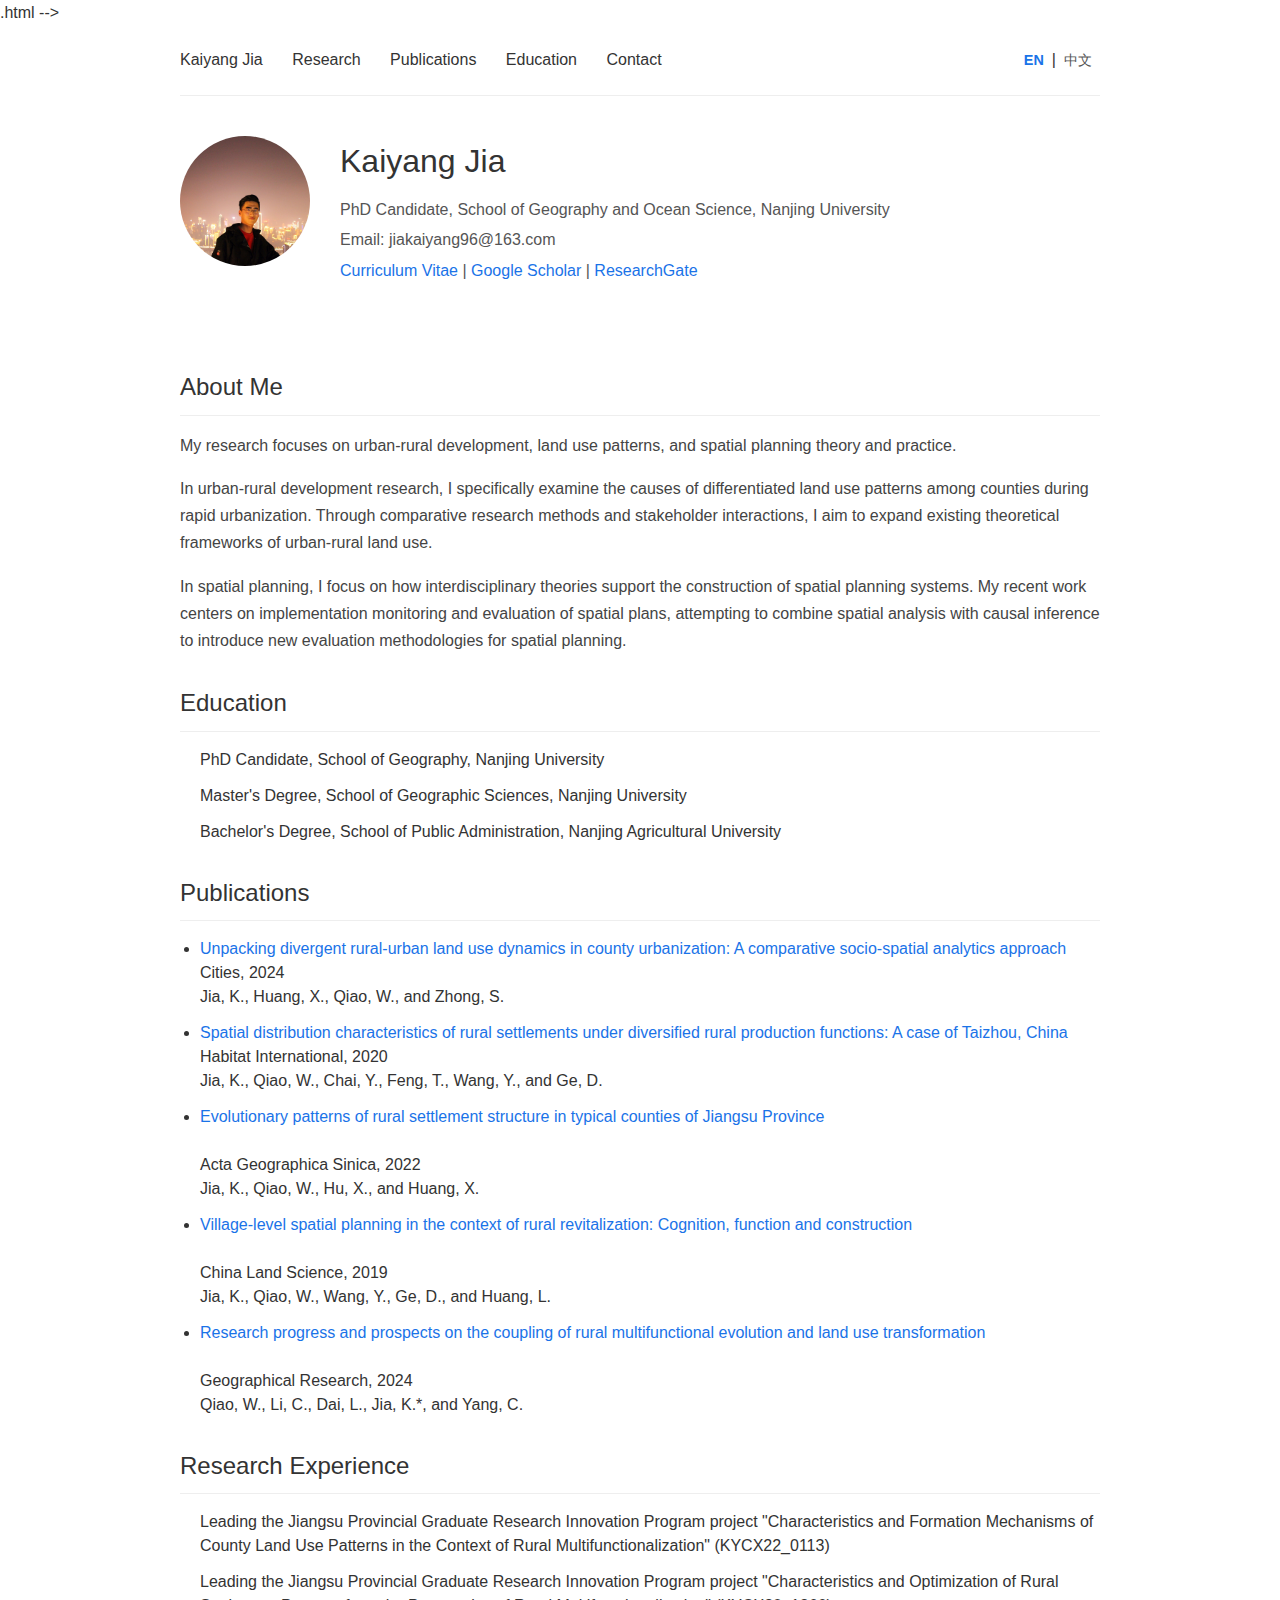
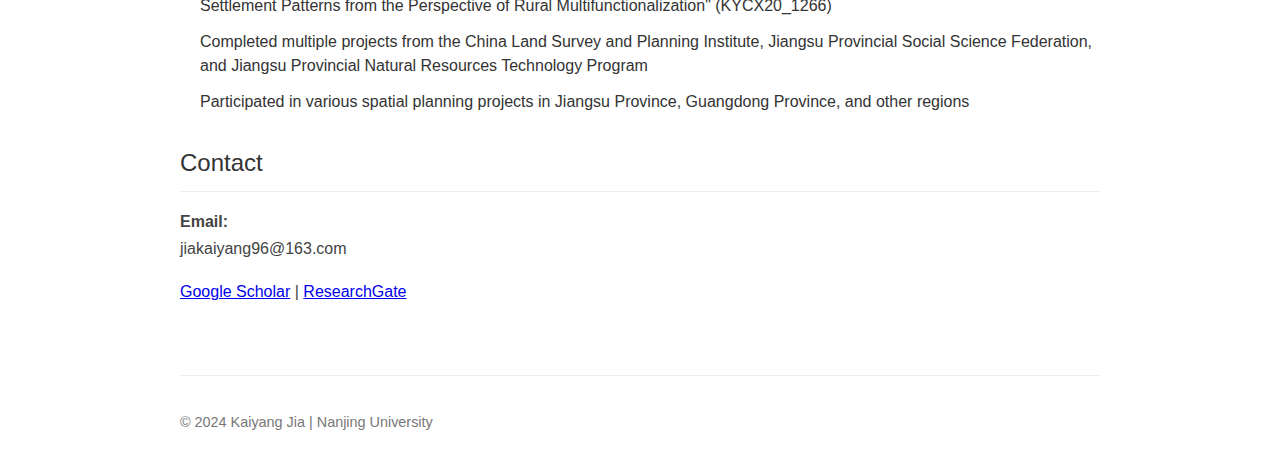
==== commit 5cfb5af0: "中英文" ====
--- a/index.html
+++ b/index.html
@@ -1,37 +1,44 @@
+.html -->
 <!DOCTYPE html>
-<html lang="zh-CN">
+<html lang="en">
 <head>
     <meta charset="UTF-8">
     <meta name="viewport" content="width=device-width, initial-scale=1.0">
-    <title>贾铠阳 - 个人学术主页</title>
+    <title>Kaiyang Jia - Personal Academic Website</title>
     <link rel="stylesheet" href="styles.css">
     <link rel="icon" type="image/x-icon" href="favicon.ico">
-    <meta name="description" content="贾铠阳的个人学术主页 - 城乡发展与土地利用、国土空间规划研究">
+    <meta name="description" content="Kaiyang Jia's personal academic website - Research on Urban-Rural Development, Land Use and Spatial Planning">
 </head>
 <body>
     <!-- 导航栏 -->
     <nav>
         <ul>
-            <li><a href="index.html">贾铠阳</a></li>
-            <li><a href="#research">研究经历</a></li>
-            <li><a href="#publications">发表论文</a>
-            <li><a href="#education">教育背景</a>
-            <li><a href="#contact">联系方式</a>
+            <li><a href="index.html" class="en">Kaiyang Jia</a><a href="index.html" class="zh">贾铠阳</a></li>
+            <li><a href="#research" class="en">Research</a><a href="#research" class="zh">研究经历</a></li>
+            <li><a href="#publications" class="en">Publications</a><a href="#publications" class="zh">发表论文</a></li>
+            <li><a href="#education" class="en">Education</a><a href="#education" class="zh">教育背景</a></li>
+            <li><a href="#contact" class="en">Contact</a><a href="#contact" class="zh">联系方式</a></li>
         </ul>
+        <div class="lang-switch">
+            <button id="en-btn" class="active">EN</button> | 
+            <button id="zh-btn">中文</button>
+        </div>
     </nav>
 
     <!-- 个人信息区域 -->
     <header>
         <div class="profile">
-            <img src="your-photo.jpg" alt="贾铠阳的照片">
+            <img src="kaiyang.jpeg" alt="Photo of Kaiyang Jia">
             <div class="info">
-                <h1>贾铠阳</h1>
-                <p>博士在读，南京大学地理学院</p>
+                <h1 class="en">Kaiyang Jia</h1>
+                <h1 class="zh">贾铠阳</h1>
+                <p class="en">PhD Candidate, School of Geography and Ocean Science, Nanjing University</p>
+                <p class="zh">博士在读，南京大学地理与海洋科学学院</p>
                 <p>Email: jiakaiyang96@163.com</p>
                 <p>
                     <a href="your-cv.pdf">Curriculum Vitae</a> | 
-                    <a href="https://scholar.google.com/citations?user=YOUR_ID">Google Scholar</a> | 
-                    <a href="https://www.researchgate.net/profile/YOUR_ID">ResearchGate</a>
+                    <a href="https://scholar.google.com/citations?user=lBb4JhgAAAAJ">Google Scholar</a> | 
+                    <a href="https://www.researchgate.net/profile/Kaiyang-Jia">ResearchGate</a>
                 </p>
             </div>
         </div>
@@ -40,54 +47,105 @@
     <!-- 内容区域 -->
     <main>
         <section id="about">
-            <h2>关于我</h2>
-            <p>我的研究聚焦于城乡发展与土地利用、国土空间规划理论与实践。</p>
-            <p>在城乡发展研究中，我特别关注快速城市化进程中县域间差异化土地利用模式的成因。通过比较研究方法，行为主体互动，对现有城乡土地利用理论框架进行拓展。</p>
-            <p>国土空间规划方面，我聚焦于跨学科理论对国土空间规划体系构建的支撑。近期工作主要围绕国土空间规划的实施监测与评估，尝试将空间分析与因果推断相结合，引入国土空间规划评估方法论。</p>
+            <h2 class="en">About Me</h2>
+            <h2 class="zh">关于我</h2>
+            <p class="en">My research focuses on urban-rural development, land use patterns, and spatial planning theory and practice.</p>
+            <p class="zh">我的研究聚焦于城乡发展与土地利用、国土空间规划理论与实践。</p>
+            
+            <p class="en">In urban-rural development research, I specifically examine the causes of differentiated land use patterns among counties during rapid urbanization. Through comparative research methods and stakeholder interactions, I aim to expand existing theoretical frameworks of urban-rural land use.</p>
+            <p class="zh">在城乡发展研究中，我特别关注快速城市化进程中县域间差异化土地利用模式的成因。通过比较研究方法，行为主体互动，对现有城乡土地利用理论框架进行拓展。</p>
+            
+            <p class="en">In spatial planning, I focus on how interdisciplinary theories support the construction of spatial planning systems. My recent work centers on implementation monitoring and evaluation of spatial plans, attempting to combine spatial analysis with causal inference to introduce new evaluation methodologies for spatial planning.</p>
+            <p class="zh">国土空间规划方面，我聚焦于跨学科理论对国土空间规划体系构建的支撑。近期工作主要围绕国土空间规划的实施监测与评估，尝试将空间分析与因果推断相结合，引入国土空间规划评估方法论。</p>
         </section>
 
         <section id="education">
-            <h2>教育背景</h2>
+            <h2 class="en">Education</h2>
+            <h2 class="zh">教育背景</h2>
             <ul>
-                <li>博士在读，南京大学地理学院</li>
-                <li>硕士，南京大学地理科学学院</li>
-                <li>学士，南京农业大学公共管理学院</li>
+                <li class="en">PhD Candidate, School of Geography, Nanjing University</li>
+                <li class="zh">博士在读，南京大学地理学院</li>
+                
+                <li class="en">Master's Degree, School of Geographic Sciences, Nanjing University</li>
+                <li class="zh">硕士，南京大学地理科学学院</li>
+                
+                <li class="en">Bachelor's Degree, School of Public Administration, Nanjing Agricultural University</li>
+                <li class="zh">学士，南京农业大学公共管理学院</li>
+            </ul>
+        </section>
+
+        <section id="publications">
+            <h2 class="en">Publications</h2>
+            <h2 class="zh">发表论文</h2>
+            <ul>
+                <li>
+                    <a href="https://doi.org/10.1016/j.habitatint.2020.102201">Unpacking divergent rural-urban land use dynamics in county urbanization: A comparative socio-spatial analytics approach</a><br>
+                    <span class="journal-year">Cities, 2024</span><br>
+                    Jia, K., Huang, X., Qiao, W., and Zhong, S.
+                </li>
+                <li>
+                    <a href="https://doi.org/10.1016/j.cities.2024.105343">Spatial distribution characteristics of rural settlements under diversified rural production functions: A case of Taizhou, China</a><br>
+                    <span class="journal-year">Habitat International, 2020</span><br>
+                    Jia, K., Qiao, W., Chai, Y., Feng, T., Wang, Y., and Ge, D.
+                </li>
+                <li>
+                    <a href="papers/paper1.pdf" download class="en">Evolutionary patterns of rural settlement structure in typical counties of Jiangsu Province</a>
+                    <a href="papers/paper1.pdf" download class="zh">江苏省典型县域村镇建设格局演化模式</a><br>
+                    <span class="journal-year">Acta Geographica Sinica, 2022</span><br>
+                    <span class="en">Jia, K., Qiao, W., Hu, X., and Huang, X.</span>
+                    <span class="zh">贾铠阳, 乔伟峰, 胡晓亮, and 黄贤金</span>
+                </li>
+                <li>
+                    <a href="papers/paper2.pdf" download class="en">Village-level spatial planning in the context of rural revitalization: Cognition, function and construction</a>
+                    <a href="papers/paper2.pdf" download class="zh">乡村振兴背景下村域尺度国土空间规划: 认知, 职能与构建</a><br>
+                    <span class="journal-year">China Land Science, 2019</span><br>
+                    <span class="en">Jia, K., Qiao, W., Wang, Y., Ge, D., and Huang, L.</span>
+                    <span class="zh">贾铠阳, 乔伟峰, 王亚华, 戈大专, and 黄璐莹</span>
+                </li>
+                <li>
+                    <a href="papers/paper3.pdf" download class="en">Research progress and prospects on the coupling of rural multifunctional evolution and land use transformation</a>
+                    <a href="papers/paper3.pdf" download class="zh">乡村地域多功能演化与土地利用转型耦合研究进展与展望</a><br>
+                    <span class="journal-year">Geographical Research, 2024</span><br>
+                    <span class="en">Qiao, W., Li, C., Dai, L., Jia, K.*, and Yang, C.</span>
+                    <span class="zh">乔伟峰, 李琛, 戴凌玲, 贾铠阳*, and 杨春花</span>
+                </li>
             </ul>
         </section>
 
         <section id="research">
-            <h2>研究经历</h2>
+            <h2 class="en">Research Experience</h2>
+            <h2 class="zh">研究经历</h2>
             <ul>
-                <li>主持江苏省研究生科研创新计划项目《乡村多功能化背景下县域土地利用模式特征及形成机制研究》（KYCX22_0113）</li>
-                <li>主持江苏省研究生科研创新计划项目《乡村多功能化视角下的村镇建设格局特征及优化研究》（KYCX20_1266）</li>
-                <li>完成多项中国国土勘测规划院外协项目、江苏省社科联决策咨询研究基地课题、江苏省自然资源科技计划项目</li>
-                <li>参与江苏省、广东省等多地国土空间规划项目</li>
-            </ul>
-        </section>
-
-        <section id="publications">
-            <h2>发表论文</h2>
-            <ul>
-                <li><a href="#">Jia, K., Huang, X., Qiao, W., & Zhong, S. (2024). Unpacking divergent rural-urban land use dynamics in county urbanization: A comparative socio-spatial analytics approach.</a><br><em>Cities</em>, 154, 105343. （SSCI, Q1）</li>
-                <li><a href="#">Jia, K., Qiao, W., Chai, Y., Feng, T., Wang, Y., & Ge, D. (2020). Spatial distribution characteristics of rural settlements under diversified rural production functions: A case of Taizhou, China.</a><br><em>Habitat International</em>, 102, 102201. （SSCI, Q1）</li>
-                <li><a href="#">贾铠阳, 乔伟峰, 胡晓亮 & 黄贤金. (2022). 江苏省典型县域村镇建设格局演化模式.</a><br><em>地理学报</em> (12), 2954-2971. （CSSCI, 地理学领域TOP期刊）</li>
-                <li><a href="#">贾铠阳, 乔伟峰, 王亚华, 戈大专, & 黄璐莹. (2019). 乡村振兴背景下村域尺度国土空间规划: 认知, 职能与构建.</a><br><em>中国土地科学</em>, 33(8), 16-23. （CSSCI）</li>
-                <li><a href="#">乔伟峰, 李琛, 戴凌玲, 贾铠阳* & 杨春花. (2024). 乡村地域多功能演化与土地利用转型耦合研究进展与展望.</a><br><em>地理研究</em> (06), 1556-1571. （CSSCI）</li>
+                <li class="en">Leading the Jiangsu Provincial Graduate Research Innovation Program project "Characteristics and Formation Mechanisms of County Land Use Patterns in the Context of Rural Multifunctionalization" (KYCX22_0113)</li>
+                <li class="zh">主持江苏省研究生科研创新计划项目《乡村多功能化背景下县域土地利用模式特征及形成机制研究》（KYCX22_0113）</li>
+                
+                <li class="en">Leading the Jiangsu Provincial Graduate Research Innovation Program project "Characteristics and Optimization of Rural Settlement Patterns from the Perspective of Rural Multifunctionalization" (KYCX20_1266)</li>
+                <li class="zh">主持江苏省研究生科研创新计划项目《乡村多功能化视角下的村镇建设格局特征及优化研究》（KYCX20_1266）</li>
+                
+                <li class="en">Completed multiple projects from the China Land Survey and Planning Institute, Jiangsu Provincial Social Science Federation, and Jiangsu Provincial Natural Resources Technology Program</li>
+                <li class="zh">完成多项中国国土勘测规划院外协项目、江苏省社科联决策咨询研究基地课题、江苏省自然资源科技计划项目</li>
+                
+                <li class="en">Participated in various spatial planning projects in Jiangsu Province, Guangdong Province, and other regions</li>
+                <li class="zh">参与江苏省、广东省等多地国土空间规划项目</li>
             </ul>
         </section>
 
         <section id="contact">
-            <h2>联系方式</h2>
-            <p><strong>邮箱：</strong> jiakaiyang96@163.com</p>
+            <h2 class="en">Contact</h2>
+            <h2 class="zh">联系方式</h2>
+            <p><strong class="en">Email:</strong><strong class="zh">邮箱：</strong> jiakaiyang96@163.com</p>
             <p>
-                <a href="https://scholar.google.com/citations?user=YOUR_ID">Google Scholar</a> | 
-                <a href="https://www.researchgate.net/profile/YOUR_ID">ResearchGate</a>
+                <a href="https://scholar.google.com/citations?user=lBb4JhgAAAAJ">Google Scholar</a> | 
+                <a href="https://www.researchgate.net/profile/Kaiyang-Jia">ResearchGate</a>
             </p>
         </section>
     </main>
 
     <footer>
-        <p>© 2024 贾铠阳. 保留所有权利。</p>
+        <p class="en">© 2024 Kaiyang Jia | Nanjing University</p>
+        <p class="zh">© 2024 贾铠阳 | 南京大学</p>
     </footer>
+
+    <script src="script.js"></script>
 </body>
 </html>--- a/styles.css
+++ b/styles.css
@@ -1,74 +1,125 @@
-/* 基本样式 */
-* {
+/* 设置全局背景和字体 */
+body {
+  font-family: 'Helvetica Neue', Arial, sans-serif;
+  line-height: 1.6;
+  color: #333;
+  background-color: #ffffff;
   margin: 0;
   padding: 0;
-  box-sizing: border-box;
 }
 
-body {
-  font-family: Arial, sans-serif;
-  line-height: 1.6;
-  color: #333;
-  background-color: #fff;
+/* 容器样式 */
+.container {
+  max-width: 1000px;
+  margin: 0 auto;
+  padding: 0 80px; /* 左右增加内边距 */
 }
 
 /* 导航栏 */
 nav {
-  padding: 20px;
-  border-bottom: 1px solid #ddd;
+  padding: 20px 0;
+  border-bottom: 1px solid #eee;
+  margin-left: 180px; /* 增加左侧间距 */
+  margin-right: 180px; /* 增加右侧间距保持平衡 */
+  display: flex;
+  justify-content: space-between; /* 导航菜单和语言切换之间的间距 */
+  align-items: center;
 }
 
 nav ul {
   list-style: none;
+  padding: 0;
   margin: 0;
-  padding: 0;
+  text-align: left; /* 左对齐 */
 }
 
 nav ul li {
-  display: inline;
-  margin-right: 20px;
+  display: inline-block;
+  margin-right: 25px;
 }
 
 nav ul li a {
   text-decoration: none;
   color: #333;
-  font-weight: bold;
+  font-weight: 500;
+  font-size: 1em;
 }
 
 nav ul li a:hover {
-  color: #007bff;
+  color: #1a73e8; /* 谷歌蓝色 */
+}
+
+/* 语言切换按钮 */
+.lang-switch {
+  display: flex;
+  align-items: center;
+}
+
+.lang-switch button {
+  background: none;
+  border: none;
+  cursor: pointer;
+  padding: 5px 8px;
+  font-size: 0.9em;
+  color: #555;
+}
+
+.lang-switch button.active {
+  font-weight: bold;
+  color: #1a73e8;
+}
+
+.lang-switch button:hover {
+  color: #1a73e8;
+}
+
+/* 语言内容控制 */
+.zh {
+  display: none; /* 默认隐藏中文内容 */
 }
 
 /* 个人信息区域 */
 header {
-  padding: 40px;
+  padding: 40px 0;
+  margin-left: 180px; /* 增加左侧间距 */
+  margin-right: 180px; /* 增加右侧间距 */
   display: flex;
-  align-items: center;
+  align-items: flex-start; /* 调整为顶部对齐 */
+  text-align: left; /* 左对齐文本 */
 }
 
 .profile {
   display: flex;
-  align-items: center;
+  align-items: flex-start;
+  gap: 30px;
 }
 
 .profile img {
-  width: 150px;
-  height: 150px;
-  border-radius: 10px;
-  margin-right: 30px;
+  width: 130px;
+  height: 130px;
+  border-radius: 50%;
+  object-fit: cover;
+}
+
+.info {
+  flex: 1;
 }
 
 .info h1 {
-  margin: 0;
+  margin: 0 0 10px 0;
   font-size: 2em;
+  color: #333;
+  font-weight: 500;
 }
 
 .info p {
   margin: 5px 0;
+  font-size: 1em;
+  color: #555;
 }
 
 .info a {
-  color: #007bff;
+  color: #1a73e8;
   text-decoration: none;
 }
 
@@ -78,39 +129,60 @@
 
 /* 内容区域 */
 main {
-  padding: 40px;
+  margin-left: 180px; /* 增加左侧间距 */
+  margin-right: 180px; /* 增加右侧间距 */
+  padding: 20px 0; /* 移除左右内边距，改用外边距 */
 }
 
 section {
-  margin-bottom: 40px;
+  margin-bottom: 30px;
 }
 
 section h2 {
   font-size: 1.5em;
-  margin-bottom: 20px;
+  margin-bottom: 15px;
+  color: #333;
+  border-bottom: 1px solid #eee;
+  padding-bottom: 8px;
+  font-weight: 500;
+  display: block; /* 扩展至整行 */
+}
+
+section p {
+  margin-bottom: 15px;
+  font-size: 1em;
+  line-height: 1.7;
+  color: #444;
 }
 
 section ul {
-  list-style: none;
-  padding: 0;
+  list-style-type: disc;
+  padding-left: 20px;
 }
 
 section ul li {
-  margin-bottom: 15px;
+  margin-bottom: 12px;
+  font-size: 1em;
+  line-height: 1.5;
 }
 
 section ul li a {
-  color: #007bff;
-  text-decoration: underline;
+  color: #1a73e8;
+  text-decoration: none;
 }
 
 section ul li a:hover {
-  color: #0056b3;
+  text-decoration: underline;
 }
 
 /* 页脚 */
 footer {
-  padding: 20px;
-  text-align: center;
-  border-top: 1px solid #ddd;
+  margin-left: 180px; /* 增加左侧间距 */
+  margin-right: 180px; /* 增加右侧间距 */
+  padding: 20px 0; /* 移除左右内边距，改用外边距 */
+  border-top: 1px solid #eee;
+  text-align: left; /* 左对齐 */
+  font-size: 0.9em;
+  color: #777;
+  margin-top: 20px;
 }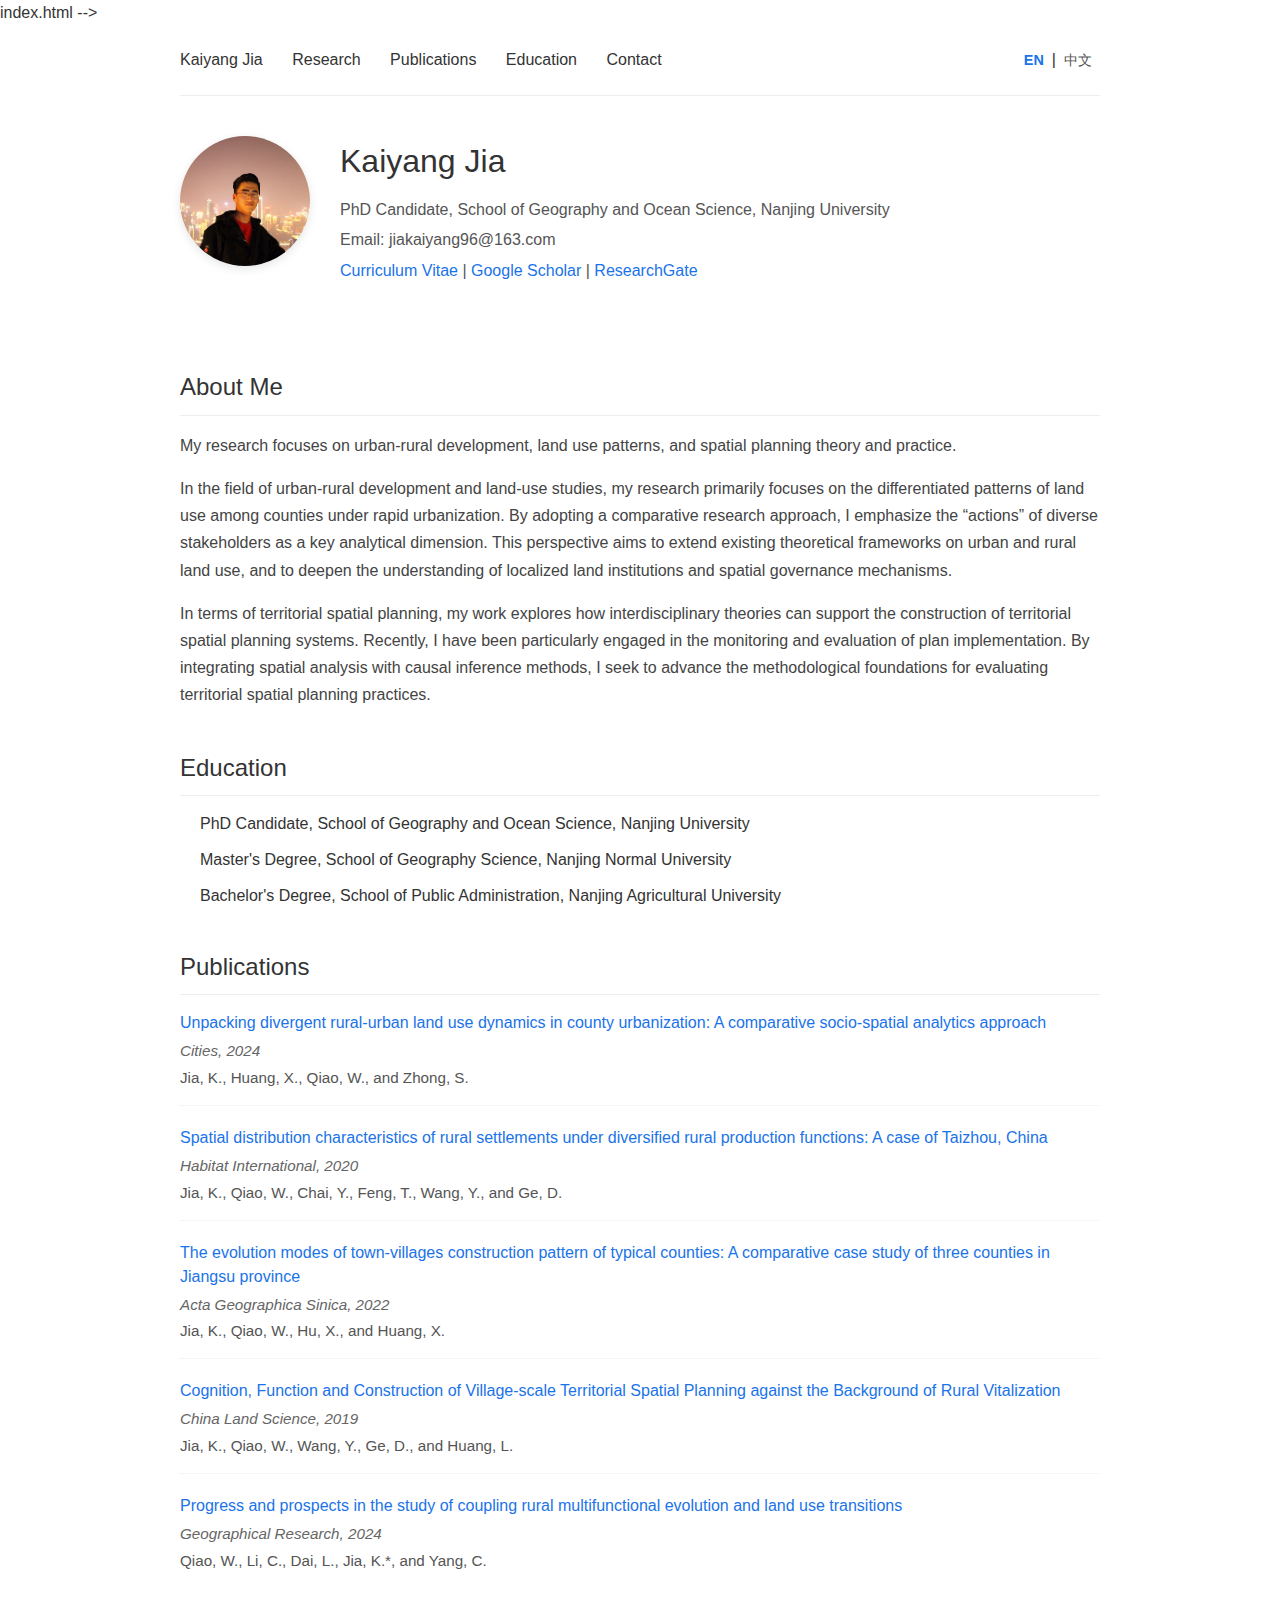
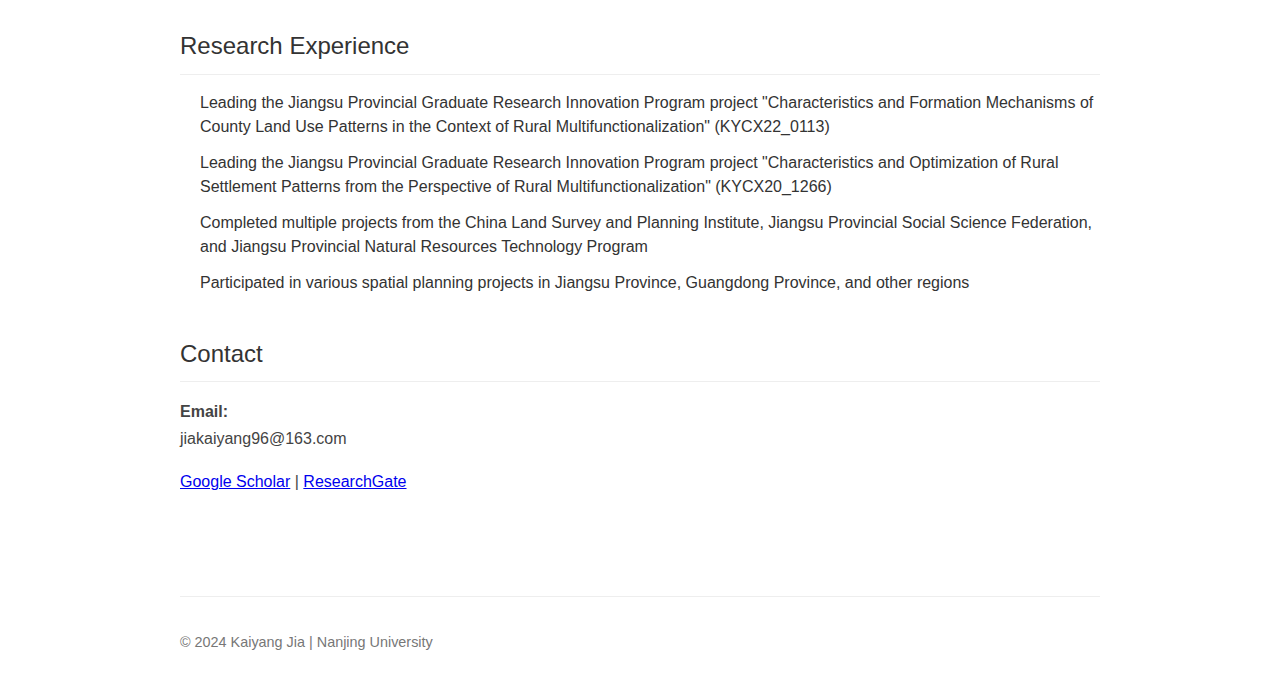
==== commit e0145f00: "修改" ====
--- a/index.html
+++ b/index.html
@@ -1,4 +1,4 @@
-.html -->
+index.html -->
 <!DOCTYPE html>
 <html lang="en">
 <head>
@@ -52,62 +52,87 @@
             <p class="en">My research focuses on urban-rural development, land use patterns, and spatial planning theory and practice.</p>
             <p class="zh">我的研究聚焦于城乡发展与土地利用、国土空间规划理论与实践。</p>
             
-            <p class="en">In urban-rural development research, I specifically examine the causes of differentiated land use patterns among counties during rapid urbanization. Through comparative research methods and stakeholder interactions, I aim to expand existing theoretical frameworks of urban-rural land use.</p>
-            <p class="zh">在城乡发展研究中，我特别关注快速城市化进程中县域间差异化土地利用模式的成因。通过比较研究方法，行为主体互动，对现有城乡土地利用理论框架进行拓展。</p>
+            <p class="en">In the field of urban-rural development and land-use studies, my research primarily focuses on the differentiated patterns of land use among counties under rapid urbanization. By adopting a comparative research approach, I emphasize the “actions” of diverse stakeholders as a key analytical dimension. This perspective aims to extend existing theoretical frameworks on urban and rural land use, and to deepen the understanding of localized land institutions and spatial governance mechanisms. </p>
+            <p class="zh">在城乡发展和土地利用研究领域，我重点关注快速城市化进程中县域之间土地利用模式的差异及其成因。通过比较研究的方法，特别强调多元行为主体的“行动”维度，旨在拓展现有城乡土地利用理论框架，并深化对地方土地制度与空间治理机制的理解。 </p>
             
-            <p class="en">In spatial planning, I focus on how interdisciplinary theories support the construction of spatial planning systems. My recent work centers on implementation monitoring and evaluation of spatial plans, attempting to combine spatial analysis with causal inference to introduce new evaluation methodologies for spatial planning.</p>
-            <p class="zh">国土空间规划方面，我聚焦于跨学科理论对国土空间规划体系构建的支撑。近期工作主要围绕国土空间规划的实施监测与评估，尝试将空间分析与因果推断相结合，引入国土空间规划评估方法论。</p>
+            <p class="en">In terms of territorial spatial planning, my work explores how interdisciplinary theories can support the construction of territorial spatial planning systems. Recently, I have been particularly engaged in the monitoring and evaluation of plan implementation. By integrating spatial analysis with causal inference methods, I seek to advance the methodological foundations for evaluating territorial spatial planning practices. </p>
+            <p class="zh">在国土空间规划研究方面，我致力于探索跨学科理论在国土空间规划体系构建中的支撑作用。近期研究主要聚焦于国土空间规划实施监测与评估，尝试将空间分析方法与因果推断技术相结合，以推动国土空间规划评估方法论的创新与发展。 </p>
         </section>
 
         <section id="education">
             <h2 class="en">Education</h2>
             <h2 class="zh">教育背景</h2>
             <ul>
-                <li class="en">PhD Candidate, School of Geography, Nanjing University</li>
-                <li class="zh">博士在读，南京大学地理学院</li>
+                <li class="en">PhD Candidate, School of Geography and Ocean Science, Nanjing University</li>
+                <li class="zh">博士在读，南京大学 地理与海洋科学学院</li>
                 
-                <li class="en">Master's Degree, School of Geographic Sciences, Nanjing University</li>
-                <li class="zh">硕士，南京大学地理科学学院</li>
+                <li class="en">Master's Degree, School of Geography Science, Nanjing Normal University</li>
+                <li class="zh">硕士，南京师范大学 地理科学学院</li>
                 
                 <li class="en">Bachelor's Degree, School of Public Administration, Nanjing Agricultural University</li>
-                <li class="zh">学士，南京农业大学公共管理学院</li>
+                <li class="zh">学士，南京农业大学 公共管理学院</li>
             </ul>
         </section>
 
         <section id="publications">
             <h2 class="en">Publications</h2>
             <h2 class="zh">发表论文</h2>
-            <ul>
+            <ul class="publication-list">
                 <li>
-                    <a href="https://doi.org/10.1016/j.habitatint.2020.102201">Unpacking divergent rural-urban land use dynamics in county urbanization: A comparative socio-spatial analytics approach</a><br>
-                    <span class="journal-year">Cities, 2024</span><br>
-                    Jia, K., Huang, X., Qiao, W., and Zhong, S.
+                    <div class="paper-title">
+                        <a href="https://doi.org/10.1016/j.habitatint.2020.102201">Unpacking divergent rural-urban land use dynamics in county urbanization: A comparative socio-spatial analytics approach</a>
+                    </div>
+                    <div class="journal-info">Cities, 2024</div>
+                    <div class="authors">Jia, K., Huang, X., Qiao, W., and Zhong, S.</div>
                 </li>
                 <li>
-                    <a href="https://doi.org/10.1016/j.cities.2024.105343">Spatial distribution characteristics of rural settlements under diversified rural production functions: A case of Taizhou, China</a><br>
-                    <span class="journal-year">Habitat International, 2020</span><br>
-                    Jia, K., Qiao, W., Chai, Y., Feng, T., Wang, Y., and Ge, D.
+                    <div class="paper-title">
+                        <a href="https://doi.org/10.1016/j.cities.2024.105343">Spatial distribution characteristics of rural settlements under diversified rural production functions: A case of Taizhou, China</a>
+                    </div>
+                    <div class="journal-info">Habitat International, 2020</div>
+                    <div class="authors">Jia, K., Qiao, W., Chai, Y., Feng, T., Wang, Y., and Ge, D.</div>
                 </li>
                 <li>
-                    <a href="papers/paper1.pdf" download class="en">Evolutionary patterns of rural settlement structure in typical counties of Jiangsu Province</a>
-                    <a href="papers/paper1.pdf" download class="zh">江苏省典型县域村镇建设格局演化模式</a><br>
-                    <span class="journal-year">Acta Geographica Sinica, 2022</span><br>
-                    <span class="en">Jia, K., Qiao, W., Hu, X., and Huang, X.</span>
-                    <span class="zh">贾铠阳, 乔伟峰, 胡晓亮, and 黄贤金</span>
+                    <div class="paper-title">
+                        <a href="papers/paper1.pdf" download class="en">The evolution modes of town-villages construction pattern of typical counties: A comparative case study of three counties in Jiangsu province</a>
+                        <a href="papers/paper1.pdf" download class="zh">江苏省典型县域村镇建设格局演化模式</a>
+                    </div>
+                    <div class="journal-info">
+                        <span class="en">Acta Geographica Sinica, 2022</span>
+                        <span class="zh">地理学报, 2022</span>                     
+                    </div>
+                    <div class="authors">
+                        <span class="en">Jia, K., Qiao, W., Hu, X., and Huang, X.</span>
+                        <span class="zh">贾铠阳, 乔伟峰, 胡晓亮, and 黄贤金</span>
+                    </div>
                 </li>
                 <li>
-                    <a href="papers/paper2.pdf" download class="en">Village-level spatial planning in the context of rural revitalization: Cognition, function and construction</a>
-                    <a href="papers/paper2.pdf" download class="zh">乡村振兴背景下村域尺度国土空间规划: 认知, 职能与构建</a><br>
-                    <span class="journal-year">China Land Science, 2019</span><br>
-                    <span class="en">Jia, K., Qiao, W., Wang, Y., Ge, D., and Huang, L.</span>
-                    <span class="zh">贾铠阳, 乔伟峰, 王亚华, 戈大专, and 黄璐莹</span>
+                    <div class="paper-title">
+                        <a href="papers/paper2.pdf" download class="en">Cognition, Function and Construction of Village-scale Territorial Spatial Planning against the Background of Rural Vitalization</a>
+                        <a href="papers/paper2.pdf" download class="zh">乡村振兴背景下村域尺度国土空间规划: 认知, 职能与构建</a>
+                    </div>
+                    <div class="journal-info">
+                        <span class="en">China Land Science, 2019</span>
+                        <span class="zh">中国土地科学, 2019</span>
+                    </div>
+                    <div class="authors">
+                        <span class="en">Jia, K., Qiao, W., Wang, Y., Ge, D., and Huang, L.</span>
+                        <span class="zh">贾铠阳, 乔伟峰, 王亚华, 戈大专, and 黄璐莹</span>
+                    </div>
                 </li>
                 <li>
-                    <a href="papers/paper3.pdf" download class="en">Research progress and prospects on the coupling of rural multifunctional evolution and land use transformation</a>
-                    <a href="papers/paper3.pdf" download class="zh">乡村地域多功能演化与土地利用转型耦合研究进展与展望</a><br>
-                    <span class="journal-year">Geographical Research, 2024</span><br>
-                    <span class="en">Qiao, W., Li, C., Dai, L., Jia, K.*, and Yang, C.</span>
-                    <span class="zh">乔伟峰, 李琛, 戴凌玲, 贾铠阳*, and 杨春花</span>
+                    <div class="paper-title">
+                        <a href="papers/paper3.pdf" download class="en">Progress and prospects in the study of coupling rural multifunctional evolution and land use transitions</a>
+                        <a href="papers/paper3.pdf" download class="zh">乡村地域多功能演化与土地利用转型耦合研究进展与展望</a>
+                    </div>
+                    <div class="journal-info">
+                        <span class="en">Geographical Research, 2024</span>
+                        <span class="zh">地理研究, 2024</span>
+                    </div>
+                    <div class="authors">
+                        <span class="en">Qiao, W., Li, C., Dai, L., Jia, K.*, and Yang, C.</span>
+                        <span class="zh">乔伟峰, 李琛, 戴凌玲, 贾铠阳*, and 杨春花</span>
+                    </div>
                 </li>
             </ul>
         </section>
--- a/styles.css
+++ b/styles.css
@@ -12,17 +12,17 @@
 .container {
   max-width: 1000px;
   margin: 0 auto;
-  padding: 0 80px; /* 左右增加内边距 */
+  padding: 0 80px;
 }
 
 /* 导航栏 */
 nav {
   padding: 20px 0;
   border-bottom: 1px solid #eee;
-  margin-left: 180px; /* 增加左侧间距 */
-  margin-right: 180px; /* 增加右侧间距保持平衡 */
-  display: flex;
-  justify-content: space-between; /* 导航菜单和语言切换之间的间距 */
+  margin-left: 180px;
+  margin-right: 180px;
+  display: flex;
+  justify-content: space-between;
   align-items: center;
 }
 
@@ -30,7 +30,7 @@
   list-style: none;
   padding: 0;
   margin: 0;
-  text-align: left; /* 左对齐 */
+  text-align: left;
 }
 
 nav ul li {
@@ -46,7 +46,7 @@
 }
 
 nav ul li a:hover {
-  color: #1a73e8; /* 谷歌蓝色 */
+  color: #1a73e8;
 }
 
 /* 语言切换按钮 */
@@ -62,6 +62,7 @@
   padding: 5px 8px;
   font-size: 0.9em;
   color: #555;
+  transition: color 0.2s;
 }
 
 .lang-switch button.active {
@@ -81,11 +82,11 @@
 /* 个人信息区域 */
 header {
   padding: 40px 0;
-  margin-left: 180px; /* 增加左侧间距 */
-  margin-right: 180px; /* 增加右侧间距 */
-  display: flex;
-  align-items: flex-start; /* 调整为顶部对齐 */
-  text-align: left; /* 左对齐文本 */
+  margin-left: 180px;
+  margin-right: 180px;
+  display: flex;
+  align-items: flex-start;
+  text-align: left;
 }
 
 .profile {
@@ -99,6 +100,7 @@
   height: 130px;
   border-radius: 50%;
   object-fit: cover;
+  box-shadow: 0 3px 10px rgba(0,0,0,0.1);
 }
 
 .info {
@@ -129,13 +131,13 @@
 
 /* 内容区域 */
 main {
-  margin-left: 180px; /* 增加左侧间距 */
-  margin-right: 180px; /* 增加右侧间距 */
-  padding: 20px 0; /* 移除左右内边距，改用外边距 */
+  margin-left: 180px;
+  margin-right: 180px;
+  padding: 20px 0;
 }
 
 section {
-  margin-bottom: 30px;
+  margin-bottom: 40px;
 }
 
 section h2 {
@@ -145,7 +147,7 @@
   border-bottom: 1px solid #eee;
   padding-bottom: 8px;
   font-weight: 500;
-  display: block; /* 扩展至整行 */
+  display: block;
 }
 
 section p {
@@ -175,14 +177,87 @@
   text-decoration: underline;
 }
 
+/* 论文列表样式 */
+.publication-list {
+  list-style-type: none;
+  padding-left: 0;
+}
+
+.publication-list li {
+  margin-bottom: 20px;
+  padding-bottom: 15px;
+  border-bottom: 1px dotted #eee;
+}
+
+.publication-list li:last-child {
+  border-bottom: none;
+}
+
+.paper-title {
+  margin-bottom: 5px;
+}
+
+.paper-title a {
+  font-weight: 500;
+  color: #1a73e8;
+  text-decoration: none;
+  display: inline-block;
+}
+
+.paper-title a:hover {
+  text-decoration: underline;
+}
+
+.journal-info {
+  color: #666;
+  font-style: italic;
+  margin-bottom: 4px;
+  font-size: 0.95em;
+}
+
+.authors {
+  color: #555;
+  font-size: 0.95em;
+}
+
 /* 页脚 */
 footer {
-  margin-left: 180px; /* 增加左侧间距 */
-  margin-right: 180px; /* 增加右侧间距 */
-  padding: 20px 0; /* 移除左右内边距，改用外边距 */
+  margin-left: 180px;
+  margin-right: 180px;
+  padding: 20px 0;
   border-top: 1px solid #eee;
-  text-align: left; /* 左对齐 */
+  text-align: left;
   font-size: 0.9em;
   color: #777;
-  margin-top: 20px;
+  margin-top: 40px;
+}
+
+/* 响应式设计 */
+@media (max-width: 1024px) {
+  nav, header, main, footer {
+    margin-left: 80px;
+    margin-right: 80px;
+  }
+}
+
+@media (max-width: 768px) {
+  nav, header, main, footer {
+    margin-left: 40px;
+    margin-right: 40px;
+  }
+  
+  .profile {
+    flex-direction: column;
+  }
+  
+  .profile img {
+    margin-bottom: 20px;
+  }
+}
+
+@media (max-width: 480px) {
+  nav, header, main, footer {
+    margin-left: 20px;
+    margin-right: 20px;
+  }
 }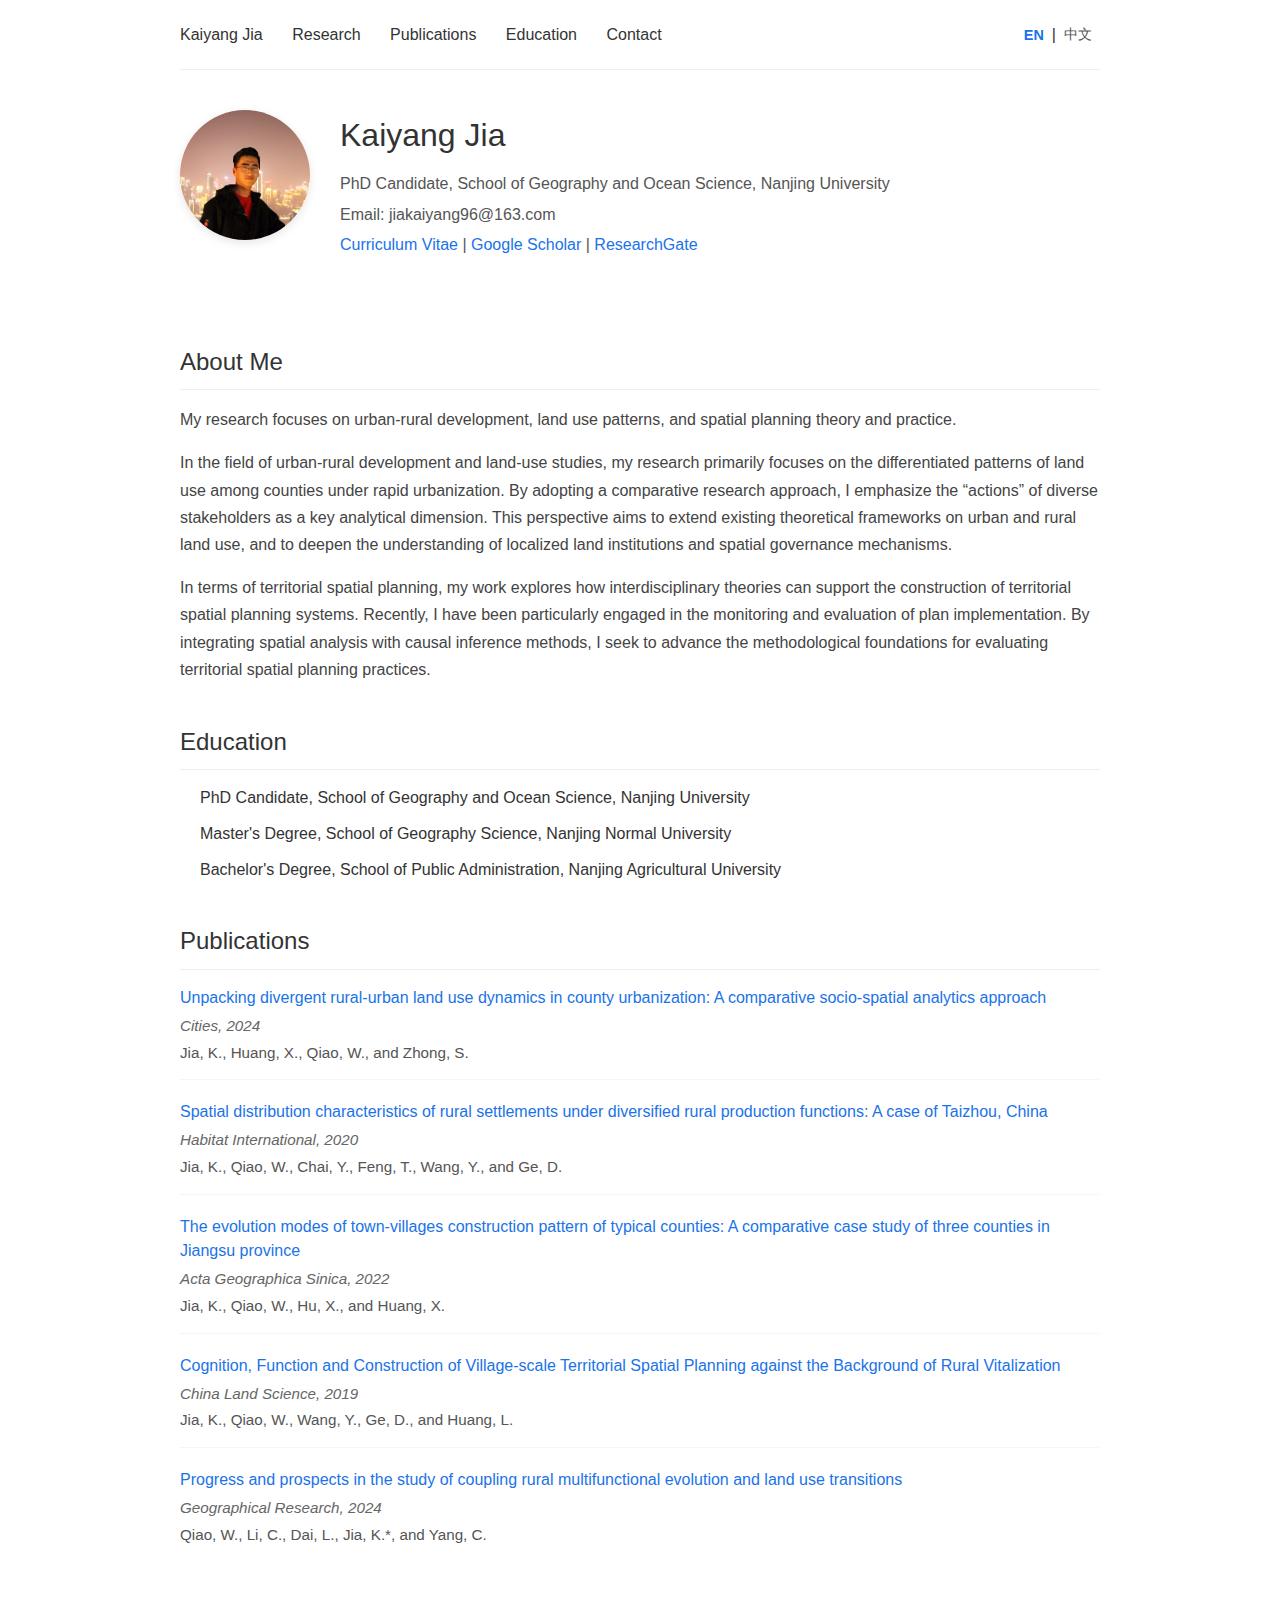
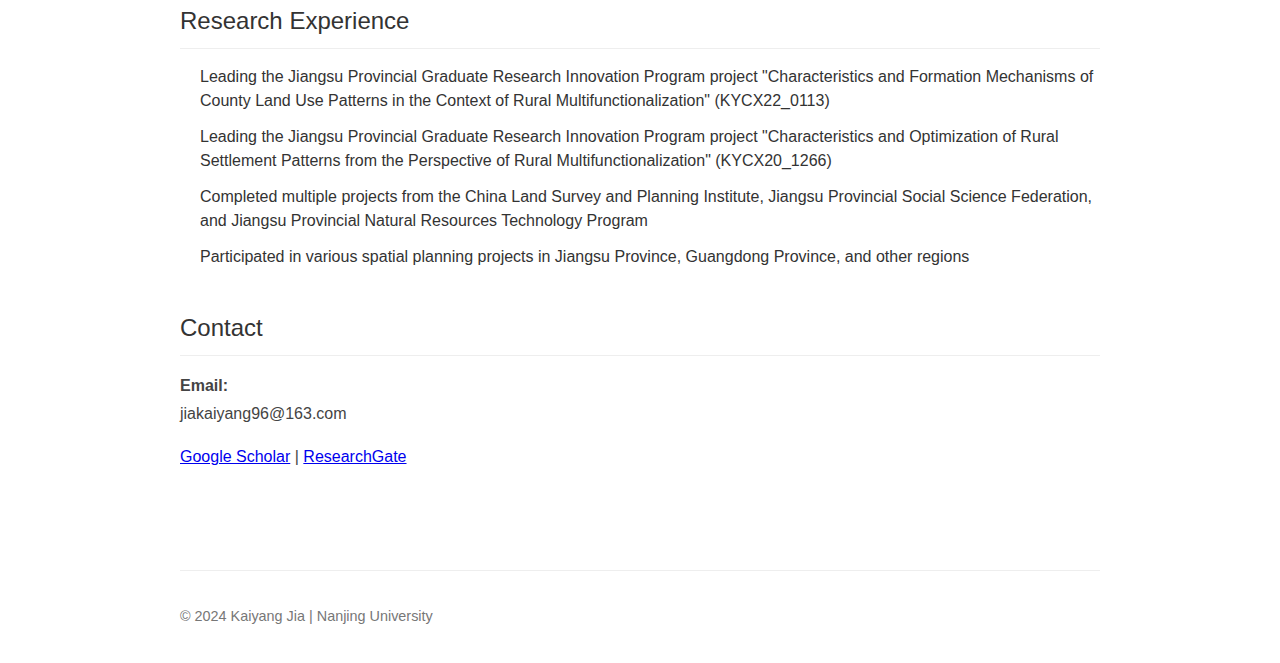
==== commit 6bea8840: "Update index.html" ====
--- a/index.html
+++ b/index.html
@@ -1,4 +1,3 @@
-index.html -->
 <!DOCTYPE html>
 <html lang="en">
 <head>
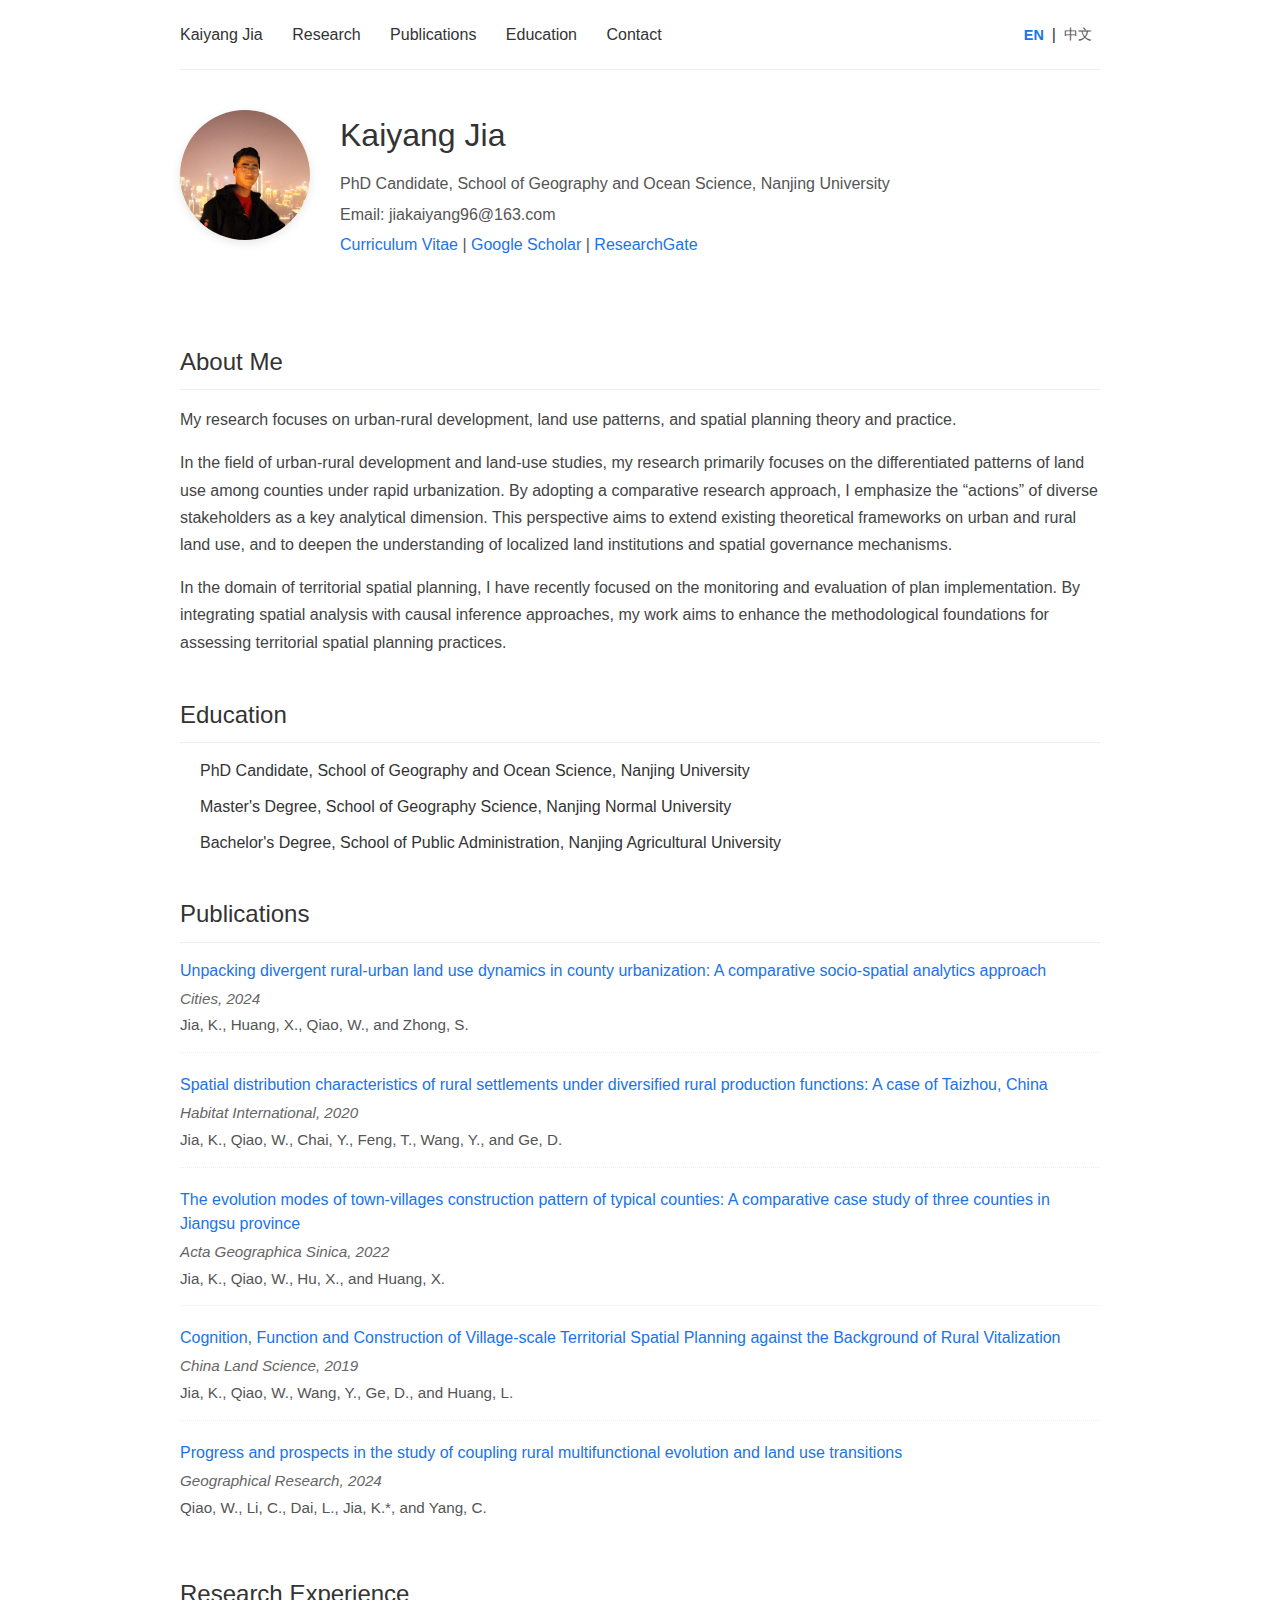
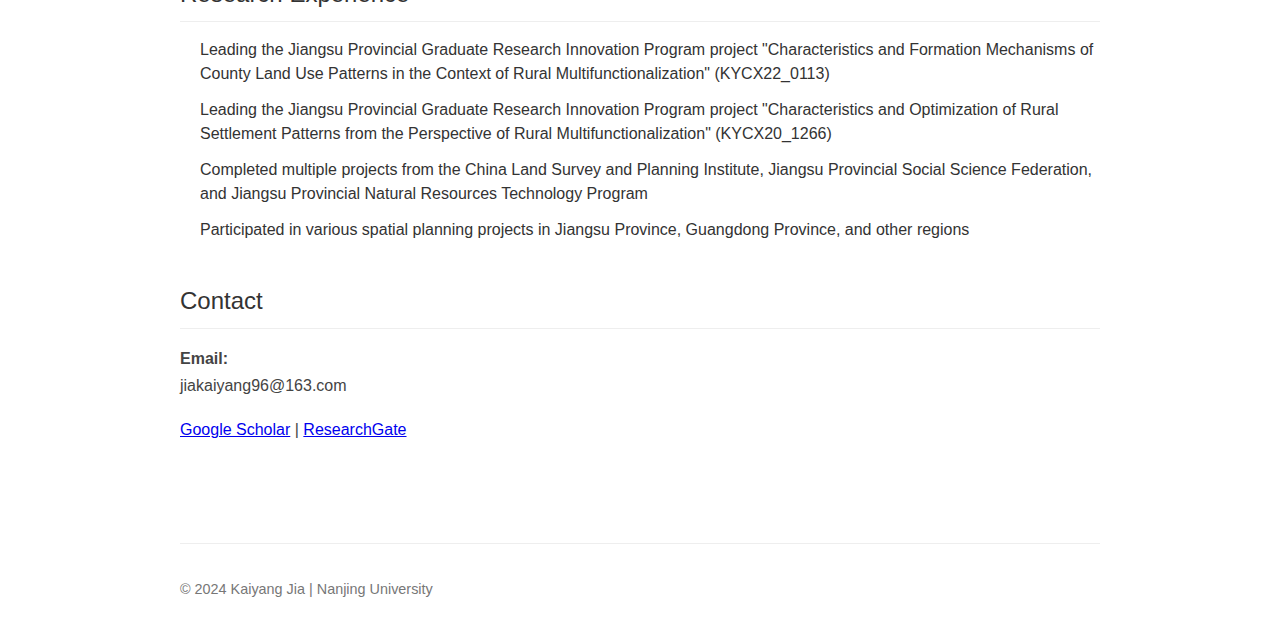
==== commit 6708076a: "更新个人信息区域" ====
--- a/index.html
+++ b/index.html
@@ -54,8 +54,8 @@
             <p class="en">In the field of urban-rural development and land-use studies, my research primarily focuses on the differentiated patterns of land use among counties under rapid urbanization. By adopting a comparative research approach, I emphasize the “actions” of diverse stakeholders as a key analytical dimension. This perspective aims to extend existing theoretical frameworks on urban and rural land use, and to deepen the understanding of localized land institutions and spatial governance mechanisms. </p>
             <p class="zh">在城乡发展和土地利用研究领域，我重点关注快速城市化进程中县域之间土地利用模式的差异及其成因。通过比较研究的方法，特别强调多元行为主体的“行动”维度，旨在拓展现有城乡土地利用理论框架，并深化对地方土地制度与空间治理机制的理解。 </p>
             
-            <p class="en">In terms of territorial spatial planning, my work explores how interdisciplinary theories can support the construction of territorial spatial planning systems. Recently, I have been particularly engaged in the monitoring and evaluation of plan implementation. By integrating spatial analysis with causal inference methods, I seek to advance the methodological foundations for evaluating territorial spatial planning practices. </p>
-            <p class="zh">在国土空间规划研究方面，我致力于探索跨学科理论在国土空间规划体系构建中的支撑作用。近期研究主要聚焦于国土空间规划实施监测与评估，尝试将空间分析方法与因果推断技术相结合，以推动国土空间规划评估方法论的创新与发展。 </p>
+            <p class="en">In the domain of territorial spatial planning, I have recently focused on the monitoring and evaluation of plan implementation. By integrating spatial analysis with causal inference approaches, my work aims to enhance the methodological foundations for assessing territorial spatial planning practices. </p>
+            <p class="zh">在国土空间规划研究方面，近期研究主要聚焦于国土空间规划实施监测与评估，尝试将空间分析方法与因果推断技术相结合，以推动国土空间规划评估方法论的创新与发展。 </p>
         </section>
 
         <section id="education">
